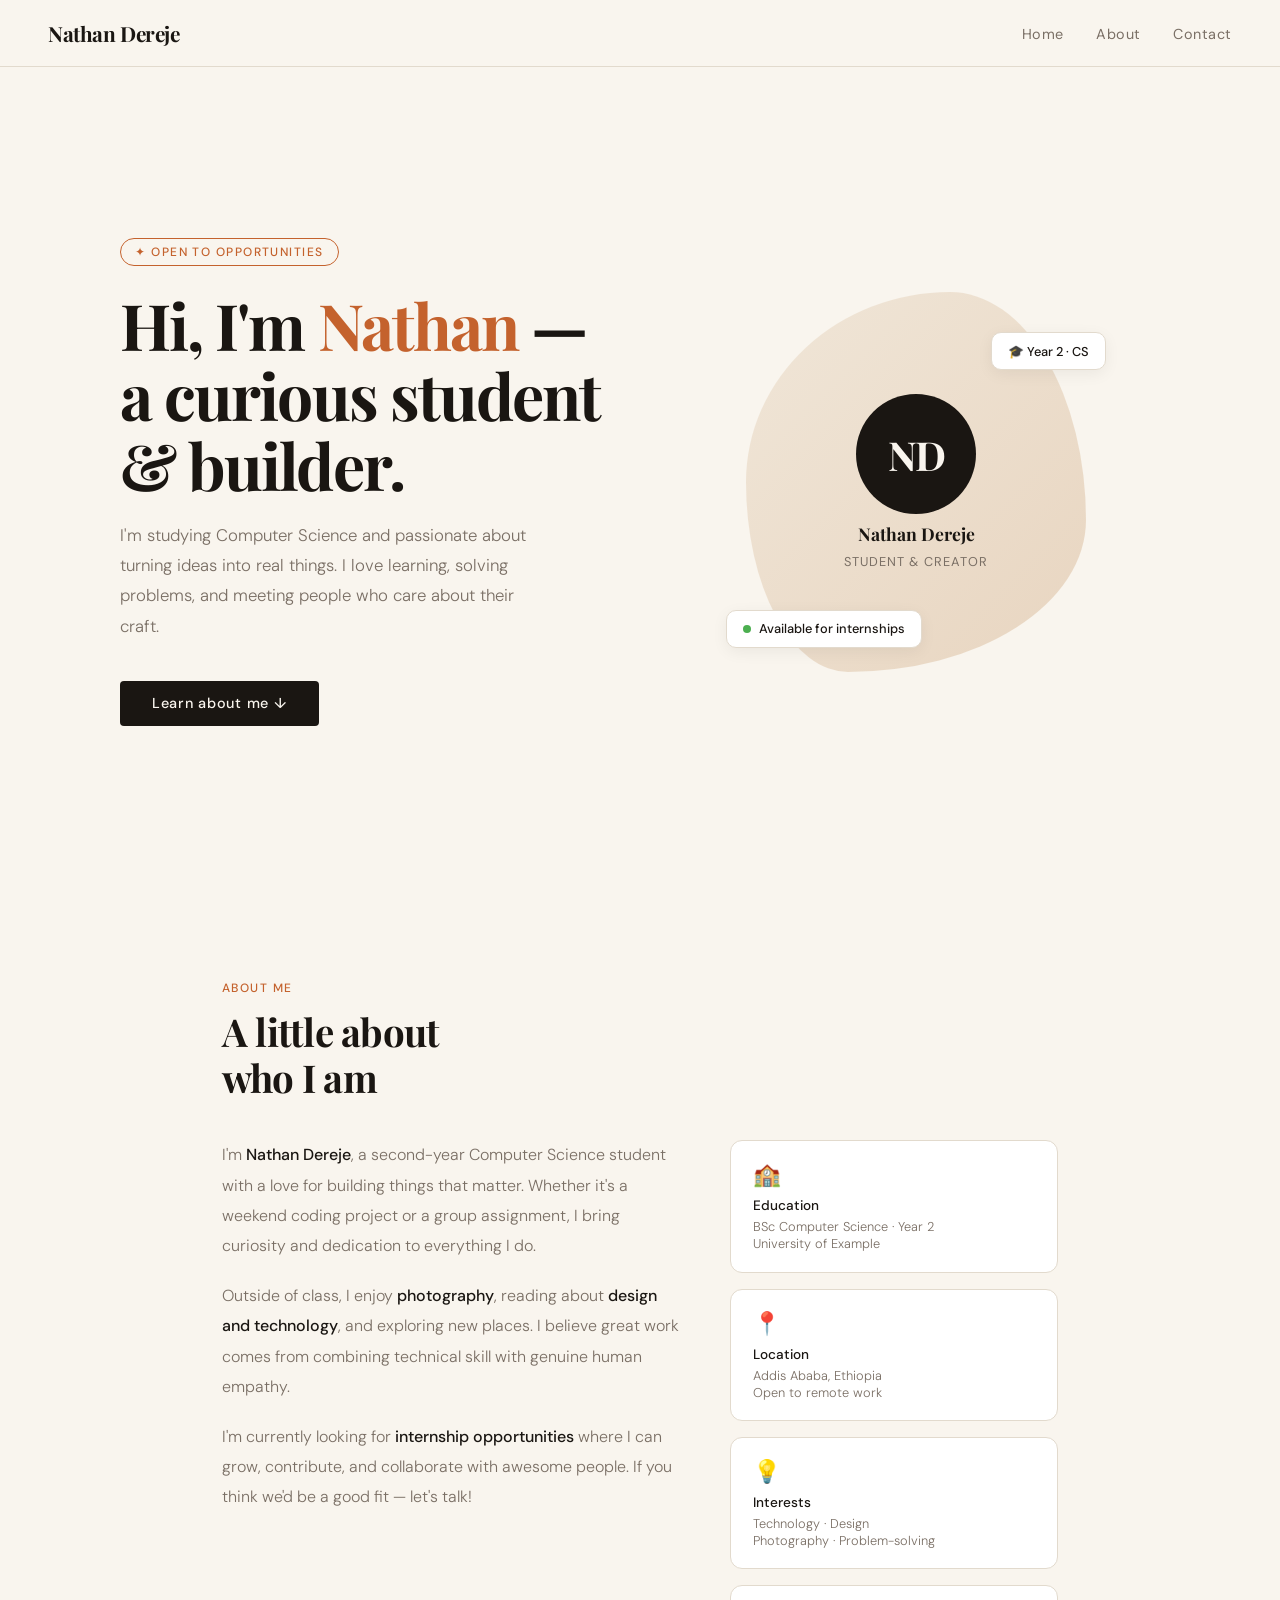
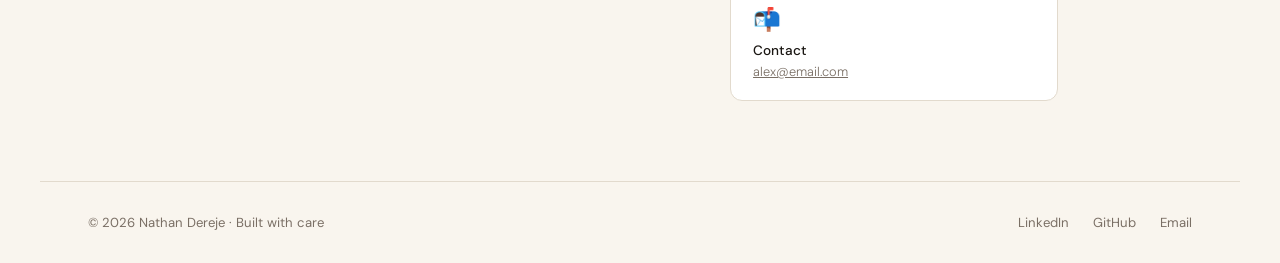
==== index.html @ ac20115c "Add files via upload" ====
<!DOCTYPE html>
<html lang="en">
<head>
  <meta charset="UTF-8" />
  <meta name="viewport" content="width=device-width, initial-scale=1.0"/>
  <title>Nathan Dereje</title>
  <link href="https://fonts.googleapis.com/css2?family=Playfair+Display:wght@400;700&family=DM+Sans:wght@300;400;500&display=swap" rel="stylesheet"/>
  <style>
    *, *::before, *::after { box-sizing: border-box; margin: 0; padding: 0; }

    :root {
      --cream: #F9F5EE;
      --ink: #1A1612;
      --accent: #C4622D;
      --muted: #7A6F65;
      --card-bg: #FFFFFF;
      --border: #E2DACD;
    }

    body {
      font-family: 'DM Sans', sans-serif;
      background-color: var(--cream);
      color: var(--ink);
      min-height: 100vh;
    }

    /* ── NAV ── */
    nav {
      position: fixed;
      top: 0; left: 0; right: 0;
      display: flex;
      justify-content: space-between;
      align-items: center;
      padding: 1.2rem 3rem;
      background: rgba(249, 245, 238, 0.92);
      backdrop-filter: blur(8px);
      border-bottom: 1px solid var(--border);
      z-index: 100;
    }

    .nav-logo {
      font-family: 'Playfair Display', serif;
      font-size: 1.3rem;
      font-weight: 700;
      color: var(--ink);
      text-decoration: none;
      letter-spacing: -0.02em;
    }

    .nav-links { display: flex; gap: 2rem; list-style: none; }
    .nav-links a {
      text-decoration: none;
      color: var(--muted);
      font-size: 0.9rem;
      font-weight: 400;
      letter-spacing: 0.04em;
      transition: color 0.2s;
    }
    .nav-links a:hover { color: var(--accent); }

    /* ── HERO ── */
    .hero {
      min-height: 100vh;
      display: grid;
      grid-template-columns: 1fr 1fr;
      align-items: center;
      gap: 4rem;
      padding: 8rem 5rem 4rem;
      max-width: 1200px;
      margin: 0 auto;
    }

    .hero-text .tag {
      display: inline-block;
      font-size: 0.75rem;
      font-weight: 500;
      letter-spacing: 0.12em;
      text-transform: uppercase;
      color: var(--accent);
      border: 1px solid var(--accent);
      border-radius: 999px;
      padding: 0.3rem 0.9rem;
      margin-bottom: 1.5rem;
    }

    .hero-text h1 {
      font-family: 'Playfair Display', serif;
      font-size: clamp(2.5rem, 5vw, 4rem);
      font-weight: 700;
      line-height: 1.1;
      color: var(--ink);
      margin-bottom: 1.2rem;
      letter-spacing: -0.03em;
    }

    .hero-text h1 span { color: var(--accent); }

    .hero-text p {
      font-size: 1.05rem;
      color: var(--muted);
      line-height: 1.8;
      max-width: 420px;
      margin-bottom: 2.5rem;
      font-weight: 300;
    }

    .hero-cta {
      display: inline-block;
      padding: 0.85rem 2rem;
      background: var(--ink);
      color: var(--cream);
      text-decoration: none;
      font-size: 0.9rem;
      font-weight: 500;
      letter-spacing: 0.05em;
      border-radius: 4px;
      transition: background 0.2s, transform 0.2s;
    }
    .hero-cta:hover { background: var(--accent); transform: translateY(-2px); }

    /* ── AVATAR ── */
    .hero-visual {
      display: flex;
      justify-content: center;
      align-items: center;
    }

    .avatar-wrap {
      position: relative;
      width: 340px;
      height: 380px;
    }

    .avatar-bg {
      position: absolute;
      inset: 0;
      border-radius: 60% 40% 70% 30% / 50% 60% 40% 50%;
      background: linear-gradient(135deg, #f0e6d8 0%, #e8d5c0 100%);
      animation: morph 8s ease-in-out infinite;
    }

    @keyframes morph {
      0%, 100% { border-radius: 60% 40% 70% 30% / 50% 60% 40% 50%; }
      50% { border-radius: 40% 60% 30% 70% / 60% 40% 60% 40%; }
    }

    .avatar-initials {
      position: absolute;
      inset: 0;
      display: flex;
      flex-direction: column;
      align-items: center;
      justify-content: center;
      gap: 0.5rem;
    }

    .initials-circle {
      width: 120px;
      height: 120px;
      border-radius: 50%;
      background: var(--ink);
      display: flex;
      align-items: center;
      justify-content: center;
      font-family: 'Playfair Display', serif;
      font-size: 2.5rem;
      color: var(--cream);
      font-weight: 700;
      letter-spacing: -0.05em;
    }

    .avatar-name {
      font-family: 'Playfair Display', serif;
      font-size: 1.1rem;
      color: var(--ink);
      font-weight: 700;
    }

    .avatar-sub {
      font-size: 0.8rem;
      color: var(--muted);
      letter-spacing: 0.08em;
      text-transform: uppercase;
    }

    /* floating badge */
    .badge {
      position: absolute;
      background: var(--card-bg);
      border: 1px solid var(--border);
      border-radius: 10px;
      padding: 0.6rem 1rem;
      font-size: 0.8rem;
      color: var(--ink);
      display: flex;
      align-items: center;
      gap: 0.5rem;
      box-shadow: 0 4px 16px rgba(0,0,0,0.06);
      font-weight: 500;
    }

    .badge.b1 { bottom: 24px; left: -20px; }
    .badge.b2 { top: 40px; right: -20px; }
    .badge-dot { width: 8px; height: 8px; border-radius: 50%; background: #4CAF50; }

    /* ── ABOUT SECTION ── */
    #about {
      max-width: 900px;
      margin: 0 auto;
      padding: 5rem 2rem;
    }

    .section-label {
      font-size: 0.75rem;
      font-weight: 500;
      letter-spacing: 0.12em;
      text-transform: uppercase;
      color: var(--accent);
      margin-bottom: 0.75rem;
    }

    .section-title {
      font-family: 'Playfair Display', serif;
      font-size: 2.4rem;
      font-weight: 700;
      color: var(--ink);
      margin-bottom: 2.5rem;
      letter-spacing: -0.02em;
      line-height: 1.2;
    }

    .about-grid {
      display: grid;
      grid-template-columns: 1.4fr 1fr;
      gap: 3rem;
      align-items: start;
    }

    .about-text p {
      font-size: 1rem;
      color: var(--muted);
      line-height: 1.9;
      margin-bottom: 1.2rem;
      font-weight: 300;
    }

    .about-text p strong {
      color: var(--ink);
      font-weight: 500;
    }

    .about-cards { display: flex; flex-direction: column; gap: 1rem; }

    .about-card {
      background: var(--card-bg);
      border: 1px solid var(--border);
      border-radius: 12px;
      padding: 1.2rem 1.4rem;
      transition: transform 0.2s, box-shadow 0.2s;
    }

    .about-card:hover {
      transform: translateY(-3px);
      box-shadow: 0 8px 24px rgba(0,0,0,0.07);
    }

    .card-icon {
      font-size: 1.4rem;
      margin-bottom: 0.5rem;
    }

    .card-title {
      font-size: 0.85rem;
      font-weight: 500;
      color: var(--ink);
      margin-bottom: 0.25rem;
    }

    .card-sub {
      font-size: 0.8rem;
      color: var(--muted);
      font-weight: 300;
    }

    /* ── FOOTER ── */
    footer {
      border-top: 1px solid var(--border);
      padding: 2rem 3rem;
      display: flex;
      justify-content: space-between;
      align-items: center;
      max-width: 1200px;
      margin: 0 auto;
    }

    footer p {
      font-size: 0.82rem;
      color: var(--muted);
    }

    .social-links { display: flex; gap: 1.5rem; }
    .social-links a {
      font-size: 0.82rem;
      color: var(--muted);
      text-decoration: none;
      transition: color 0.2s;
    }
    .social-links a:hover { color: var(--accent); }

    /* ── RESPONSIVE ── */
    @media (max-width: 768px) {
      nav { padding: 1rem 1.5rem; }
      .nav-links { gap: 1.2rem; }

      .hero {
        grid-template-columns: 1fr;
        padding: 7rem 1.5rem 3rem;
        gap: 3rem;
        text-align: center;
      }

      .hero-text p { max-width: 100%; }

      .avatar-wrap { width: 260px; height: 290px; }

      .about-grid { grid-template-columns: 1fr; gap: 2rem; }

      footer { flex-direction: column; gap: 1rem; text-align: center; }
    }

    /* ── ANIMATIONS ── */
    @keyframes fadeUp {
      from { opacity: 0; transform: translateY(24px); }
      to   { opacity: 1; transform: translateY(0); }
    }

    .hero-text .tag    { animation: fadeUp 0.6s ease both; animation-delay: 0.1s; }
    .hero-text h1      { animation: fadeUp 0.6s ease both; animation-delay: 0.25s; }
    .hero-text p       { animation: fadeUp 0.6s ease both; animation-delay: 0.4s; }
    .hero-cta          { animation: fadeUp 0.6s ease both; animation-delay: 0.55s; }
    .hero-visual       { animation: fadeUp 0.8s ease both; animation-delay: 0.3s; }
  </style>
</head>
<body>

  <!-- NAV -->
  <nav>
    <a class="nav-logo" href="#">Nathan Dereje</a>
    <ul class="nav-links">
      <li><a href="#">Home</a></li>
      <li><a href="#about">About</a></li>
      <li><a href="mailto:alex@email.com">Contact</a></li>
    </ul>
  </nav>

  <!-- HERO -->
  <section>
    <div class="hero">
      <div class="hero-text">
        <span class="tag">✦ Open to Opportunities</span>
        <h1>Hi, I'm <span>Nathan</span> — a curious student &amp; builder.</h1>
        <p>I'm studying Computer Science and passionate about turning ideas into real things. I love learning, solving problems, and meeting people who care about their craft.</p>
        <a class="hero-cta" href="#about">Learn about me ↓</a>
      </div>

      <div class="hero-visual">
        <div class="avatar-wrap">
          <div class="avatar-bg"></div>
          <div class="avatar-initials">
            <div class="initials-circle">ND</div>
            <span class="avatar-name">Nathan Dereje</span>
            <span class="avatar-sub">Student &amp; Creator</span>
          </div>
          <div class="badge b1"><span class="badge-dot"></span> Available for internships</div>
          <div class="badge b2">🎓 Year 2 · CS</div>
        </div>
      </div>
    </div>
  </section>

  <!-- ABOUT -->
  <section id="about">
    <p class="section-label">About Me</p>
    <h2 class="section-title">A little about<br>who I am</h2>

    <div class="about-grid">
      <div class="about-text">
        <p>I'm <strong>Nathan Dereje</strong>, a second-year Computer Science student with a love for building things that matter. Whether it's a weekend coding project or a group assignment, I bring curiosity and dedication to everything I do.</p>
        <p>Outside of class, I enjoy <strong>photography</strong>, reading about <strong>design and technology</strong>, and exploring new places. I believe great work comes from combining technical skill with genuine human empathy.</p>
        <p>I'm currently looking for <strong>internship opportunities</strong> where I can grow, contribute, and collaborate with awesome people. If you think we'd be a good fit — let's talk!</p>
      </div>

      <div class="about-cards">
        <div class="about-card">
          <div class="card-icon">🏫</div>
          <p class="card-title">Education</p>
          <p class="card-sub">BSc Computer Science · Year 2<br>University of Example</p>
        </div>
        <div class="about-card">
          <div class="card-icon">📍</div>
          <p class="card-title">Location</p>
          <p class="card-sub">Addis Ababa, Ethiopia<br>Open to remote work</p>
        </div>
        <div class="about-card">
          <div class="card-icon">💡</div>
          <p class="card-title">Interests</p>
          <p class="card-sub">Technology · Design<br>Photography · Problem-solving</p>
        </div>
        <div class="about-card">
          <div class="card-icon">📬</div>
          <p class="card-title">Contact</p>
          <p class="card-sub"><a href="mailto:alex@email.com" style="color:inherit;">alex@email.com</a></p>
        </div>
      </div>
    </div>
  </section>

  <!-- FOOTER -->
  <footer>
    <p>© 2026 Nathan Dereje · Built with care</p>
    <div class="social-links">
      <a href="#">LinkedIn</a>
      <a href="#">GitHub</a>
      <a href="#">Email</a>
    </div>
  </footer>

</body>
</html>
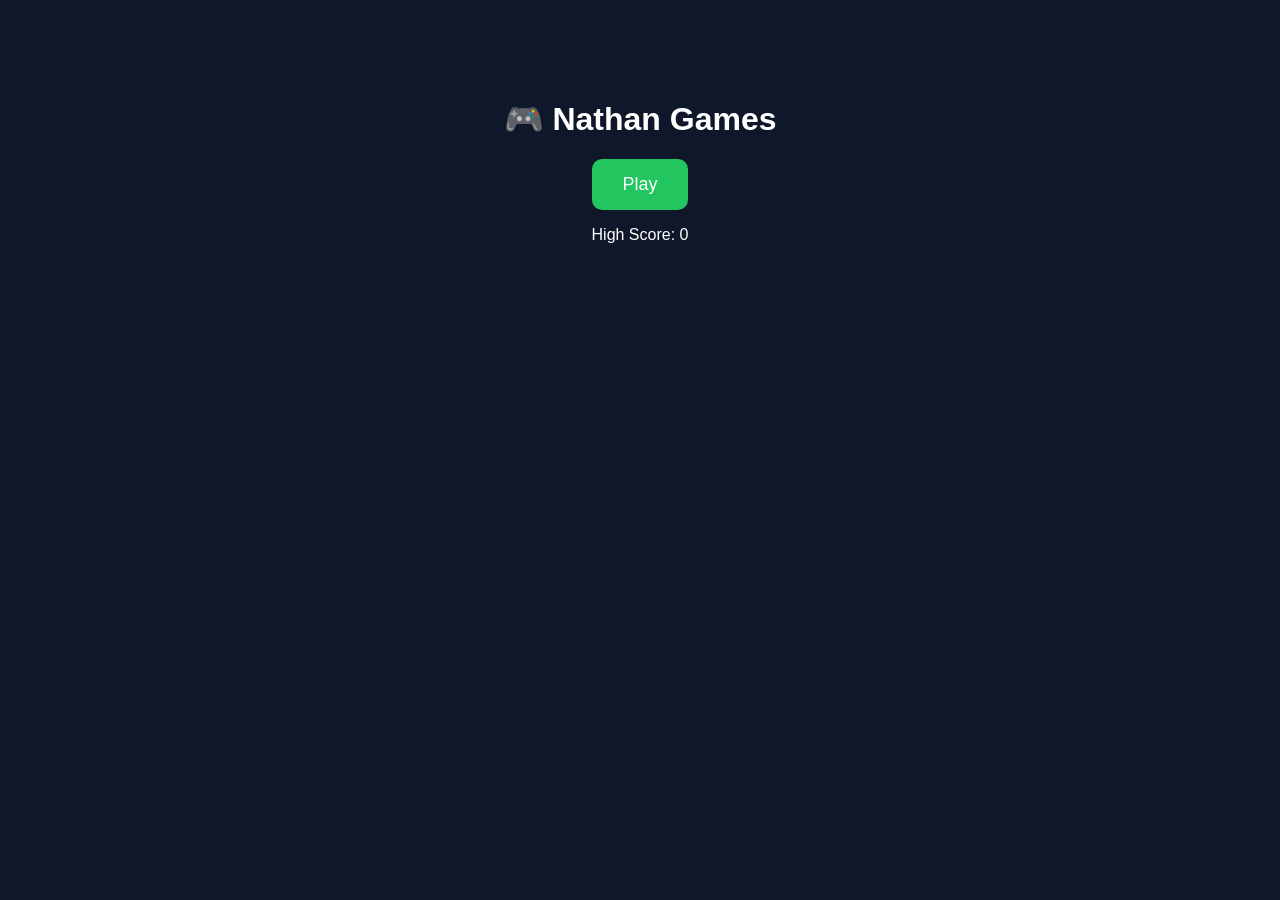
==== commit 7f005560: "Add files via upload" ====
--- a/index.html
+++ b/index.html
@@ -1,429 +1,35 @@
-<!DOCTYPE html>
-<html lang="en">
-<head>
-  <meta charset="UTF-8" />
-  <meta name="viewport" content="width=device-width, initial-scale=1.0"/>
-  <title>Nathan Dereje</title>
-  <link href="https://fonts.googleapis.com/css2?family=Playfair+Display:wght@400;700&family=DM+Sans:wght@300;400;500&display=swap" rel="stylesheet"/>
-  <style>
-    *, *::before, *::after { box-sizing: border-box; margin: 0; padding: 0; }
-
-    :root {
-      --cream: #F9F5EE;
-      --ink: #1A1612;
-      --accent: #C4622D;
-      --muted: #7A6F65;
-      --card-bg: #FFFFFF;
-      --border: #E2DACD;
-    }
-
-    body {
-      font-family: 'DM Sans', sans-serif;
-      background-color: var(--cream);
-      color: var(--ink);
-      min-height: 100vh;
-    }
-
-    /* ── NAV ── */
-    nav {
-      position: fixed;
-      top: 0; left: 0; right: 0;
-      display: flex;
-      justify-content: space-between;
-      align-items: center;
-      padding: 1.2rem 3rem;
-      background: rgba(249, 245, 238, 0.92);
-      backdrop-filter: blur(8px);
-      border-bottom: 1px solid var(--border);
-      z-index: 100;
-    }
-
-    .nav-logo {
-      font-family: 'Playfair Display', serif;
-      font-size: 1.3rem;
-      font-weight: 700;
-      color: var(--ink);
-      text-decoration: none;
-      letter-spacing: -0.02em;
-    }
-
-    .nav-links { display: flex; gap: 2rem; list-style: none; }
-    .nav-links a {
-      text-decoration: none;
-      color: var(--muted);
-      font-size: 0.9rem;
-      font-weight: 400;
-      letter-spacing: 0.04em;
-      transition: color 0.2s;
-    }
-    .nav-links a:hover { color: var(--accent); }
-
-    /* ── HERO ── */
-    .hero {
-      min-height: 100vh;
-      display: grid;
-      grid-template-columns: 1fr 1fr;
-      align-items: center;
-      gap: 4rem;
-      padding: 8rem 5rem 4rem;
-      max-width: 1200px;
-      margin: 0 auto;
-    }
-
-    .hero-text .tag {
-      display: inline-block;
-      font-size: 0.75rem;
-      font-weight: 500;
-      letter-spacing: 0.12em;
-      text-transform: uppercase;
-      color: var(--accent);
-      border: 1px solid var(--accent);
-      border-radius: 999px;
-      padding: 0.3rem 0.9rem;
-      margin-bottom: 1.5rem;
-    }
-
-    .hero-text h1 {
-      font-family: 'Playfair Display', serif;
-      font-size: clamp(2.5rem, 5vw, 4rem);
-      font-weight: 700;
-      line-height: 1.1;
-      color: var(--ink);
-      margin-bottom: 1.2rem;
-      letter-spacing: -0.03em;
-    }
-
-    .hero-text h1 span { color: var(--accent); }
-
-    .hero-text p {
-      font-size: 1.05rem;
-      color: var(--muted);
-      line-height: 1.8;
-      max-width: 420px;
-      margin-bottom: 2.5rem;
-      font-weight: 300;
-    }
-
-    .hero-cta {
-      display: inline-block;
-      padding: 0.85rem 2rem;
-      background: var(--ink);
-      color: var(--cream);
-      text-decoration: none;
-      font-size: 0.9rem;
-      font-weight: 500;
-      letter-spacing: 0.05em;
-      border-radius: 4px;
-      transition: background 0.2s, transform 0.2s;
-    }
-    .hero-cta:hover { background: var(--accent); transform: translateY(-2px); }
-
-    /* ── AVATAR ── */
-    .hero-visual {
-      display: flex;
-      justify-content: center;
-      align-items: center;
-    }
-
-    .avatar-wrap {
-      position: relative;
-      width: 340px;
-      height: 380px;
-    }
-
-    .avatar-bg {
-      position: absolute;
-      inset: 0;
-      border-radius: 60% 40% 70% 30% / 50% 60% 40% 50%;
-      background: linear-gradient(135deg, #f0e6d8 0%, #e8d5c0 100%);
-      animation: morph 8s ease-in-out infinite;
-    }
-
-    @keyframes morph {
-      0%, 100% { border-radius: 60% 40% 70% 30% / 50% 60% 40% 50%; }
-      50% { border-radius: 40% 60% 30% 70% / 60% 40% 60% 40%; }
-    }
-
-    .avatar-initials {
-      position: absolute;
-      inset: 0;
-      display: flex;
-      flex-direction: column;
-      align-items: center;
-      justify-content: center;
-      gap: 0.5rem;
-    }
-
-    .initials-circle {
-      width: 120px;
-      height: 120px;
-      border-radius: 50%;
-      background: var(--ink);
-      display: flex;
-      align-items: center;
-      justify-content: center;
-      font-family: 'Playfair Display', serif;
-      font-size: 2.5rem;
-      color: var(--cream);
-      font-weight: 700;
-      letter-spacing: -0.05em;
-    }
-
-    .avatar-name {
-      font-family: 'Playfair Display', serif;
-      font-size: 1.1rem;
-      color: var(--ink);
-      font-weight: 700;
-    }
-
-    .avatar-sub {
-      font-size: 0.8rem;
-      color: var(--muted);
-      letter-spacing: 0.08em;
-      text-transform: uppercase;
-    }
-
-    /* floating badge */
-    .badge {
-      position: absolute;
-      background: var(--card-bg);
-      border: 1px solid var(--border);
-      border-radius: 10px;
-      padding: 0.6rem 1rem;
-      font-size: 0.8rem;
-      color: var(--ink);
-      display: flex;
-      align-items: center;
-      gap: 0.5rem;
-      box-shadow: 0 4px 16px rgba(0,0,0,0.06);
-      font-weight: 500;
-    }
-
-    .badge.b1 { bottom: 24px; left: -20px; }
-    .badge.b2 { top: 40px; right: -20px; }
-    .badge-dot { width: 8px; height: 8px; border-radius: 50%; background: #4CAF50; }
-
-    /* ── ABOUT SECTION ── */
-    #about {
-      max-width: 900px;
-      margin: 0 auto;
-      padding: 5rem 2rem;
-    }
-
-    .section-label {
-      font-size: 0.75rem;
-      font-weight: 500;
-      letter-spacing: 0.12em;
-      text-transform: uppercase;
-      color: var(--accent);
-      margin-bottom: 0.75rem;
-    }
-
-    .section-title {
-      font-family: 'Playfair Display', serif;
-      font-size: 2.4rem;
-      font-weight: 700;
-      color: var(--ink);
-      margin-bottom: 2.5rem;
-      letter-spacing: -0.02em;
-      line-height: 1.2;
-    }
-
-    .about-grid {
-      display: grid;
-      grid-template-columns: 1.4fr 1fr;
-      gap: 3rem;
-      align-items: start;
-    }
-
-    .about-text p {
-      font-size: 1rem;
-      color: var(--muted);
-      line-height: 1.9;
-      margin-bottom: 1.2rem;
-      font-weight: 300;
-    }
-
-    .about-text p strong {
-      color: var(--ink);
-      font-weight: 500;
-    }
-
-    .about-cards { display: flex; flex-direction: column; gap: 1rem; }
-
-    .about-card {
-      background: var(--card-bg);
-      border: 1px solid var(--border);
-      border-radius: 12px;
-      padding: 1.2rem 1.4rem;
-      transition: transform 0.2s, box-shadow 0.2s;
-    }
-
-    .about-card:hover {
-      transform: translateY(-3px);
-      box-shadow: 0 8px 24px rgba(0,0,0,0.07);
-    }
-
-    .card-icon {
-      font-size: 1.4rem;
-      margin-bottom: 0.5rem;
-    }
-
-    .card-title {
-      font-size: 0.85rem;
-      font-weight: 500;
-      color: var(--ink);
-      margin-bottom: 0.25rem;
-    }
-
-    .card-sub {
-      font-size: 0.8rem;
-      color: var(--muted);
-      font-weight: 300;
-    }
-
-    /* ── FOOTER ── */
-    footer {
-      border-top: 1px solid var(--border);
-      padding: 2rem 3rem;
-      display: flex;
-      justify-content: space-between;
-      align-items: center;
-      max-width: 1200px;
-      margin: 0 auto;
-    }
-
-    footer p {
-      font-size: 0.82rem;
-      color: var(--muted);
-    }
-
-    .social-links { display: flex; gap: 1.5rem; }
-    .social-links a {
-      font-size: 0.82rem;
-      color: var(--muted);
-      text-decoration: none;
-      transition: color 0.2s;
-    }
-    .social-links a:hover { color: var(--accent); }
-
-    /* ── RESPONSIVE ── */
-    @media (max-width: 768px) {
-      nav { padding: 1rem 1.5rem; }
-      .nav-links { gap: 1.2rem; }
-
-      .hero {
-        grid-template-columns: 1fr;
-        padding: 7rem 1.5rem 3rem;
-        gap: 3rem;
-        text-align: center;
-      }
-
-      .hero-text p { max-width: 100%; }
-
-      .avatar-wrap { width: 260px; height: 290px; }
-
-      .about-grid { grid-template-columns: 1fr; gap: 2rem; }
-
-      footer { flex-direction: column; gap: 1rem; text-align: center; }
-    }
-
-    /* ── ANIMATIONS ── */
-    @keyframes fadeUp {
-      from { opacity: 0; transform: translateY(24px); }
-      to   { opacity: 1; transform: translateY(0); }
-    }
-
-    .hero-text .tag    { animation: fadeUp 0.6s ease both; animation-delay: 0.1s; }
-    .hero-text h1      { animation: fadeUp 0.6s ease both; animation-delay: 0.25s; }
-    .hero-text p       { animation: fadeUp 0.6s ease both; animation-delay: 0.4s; }
-    .hero-cta          { animation: fadeUp 0.6s ease both; animation-delay: 0.55s; }
-    .hero-visual       { animation: fadeUp 0.8s ease both; animation-delay: 0.3s; }
-  </style>
-</head>
-<body>
-
-  <!-- NAV -->
-  <nav>
-    <a class="nav-logo" href="#">Nathan Dereje</a>
-    <ul class="nav-links">
-      <li><a href="#">Home</a></li>
-      <li><a href="#about">About</a></li>
-      <li><a href="mailto:alex@email.com">Contact</a></li>
-    </ul>
-  </nav>
-
-  <!-- HERO -->
-  <section>
-    <div class="hero">
-      <div class="hero-text">
-        <span class="tag">✦ Open to Opportunities</span>
-        <h1>Hi, I'm <span>Nathan</span> — a curious student &amp; builder.</h1>
-        <p>I'm studying Computer Science and passionate about turning ideas into real things. I love learning, solving problems, and meeting people who care about their craft.</p>
-        <a class="hero-cta" href="#about">Learn about me ↓</a>
-      </div>
-
-      <div class="hero-visual">
-        <div class="avatar-wrap">
-          <div class="avatar-bg"></div>
-          <div class="avatar-initials">
-            <div class="initials-circle">ND</div>
-            <span class="avatar-name">Nathan Dereje</span>
-            <span class="avatar-sub">Student &amp; Creator</span>
-          </div>
-          <div class="badge b1"><span class="badge-dot"></span> Available for internships</div>
-          <div class="badge b2">🎓 Year 2 · CS</div>
-        </div>
-      </div>
-    </div>
-  </section>
-
-  <!-- ABOUT -->
-  <section id="about">
-    <p class="section-label">About Me</p>
-    <h2 class="section-title">A little about<br>who I am</h2>
-
-    <div class="about-grid">
-      <div class="about-text">
-        <p>I'm <strong>Nathan Dereje</strong>, a second-year Computer Science student with a love for building things that matter. Whether it's a weekend coding project or a group assignment, I bring curiosity and dedication to everything I do.</p>
-        <p>Outside of class, I enjoy <strong>photography</strong>, reading about <strong>design and technology</strong>, and exploring new places. I believe great work comes from combining technical skill with genuine human empathy.</p>
-        <p>I'm currently looking for <strong>internship opportunities</strong> where I can grow, contribute, and collaborate with awesome people. If you think we'd be a good fit — let's talk!</p>
-      </div>
-
-      <div class="about-cards">
-        <div class="about-card">
-          <div class="card-icon">🏫</div>
-          <p class="card-title">Education</p>
-          <p class="card-sub">BSc Computer Science · Year 2<br>University of Example</p>
-        </div>
-        <div class="about-card">
-          <div class="card-icon">📍</div>
-          <p class="card-title">Location</p>
-          <p class="card-sub">Addis Ababa, Ethiopia<br>Open to remote work</p>
-        </div>
-        <div class="about-card">
-          <div class="card-icon">💡</div>
-          <p class="card-title">Interests</p>
-          <p class="card-sub">Technology · Design<br>Photography · Problem-solving</p>
-        </div>
-        <div class="about-card">
-          <div class="card-icon">📬</div>
-          <p class="card-title">Contact</p>
-          <p class="card-sub"><a href="mailto:alex@email.com" style="color:inherit;">alex@email.com</a></p>
-        </div>
-      </div>
-    </div>
-  </section>
-
-  <!-- FOOTER -->
-  <footer>
-    <p>© 2026 Nathan Dereje · Built with care</p>
-    <div class="social-links">
-      <a href="#">LinkedIn</a>
-      <a href="#">GitHub</a>
-      <a href="#">Email</a>
-    </div>
-  </footer>
-
-</body>
-</html>
+<!DOCTYPE html>
+<html lang="en">
+<head>
+  <meta charset="UTF-8">
+  <title>Nathan Games</title>
+
+  <link rel="stylesheet" href="style.css">
+  <link rel="manifest" href="manifest.json">
+  <meta name="theme-color" content="#0f172a">
+</head>
+
+<body>
+
+  <div id="menu">
+    <h1>🎮 Nathan Games</h1>
+    <button onclick="startGame()">Play</button>
+    <p>High Score: <span id="highScore">0</span></p>
+  </div>
+
+  <div id="game" style="display:none;">
+    <p id="score">Score: 0 | Combo: 0 | Level: 1</p>
+  </div>
+
+ <div id="game" style="display:none;">
+
+    <p id="score">Score: 0 | Combo: 0 | Level: 1</p>
+
+    <button id="clickButton" onclick="scorePoint()">CLICK ME!</button>
+
+</div>
+
+  <script src="script.js"></script>
+
+</body>
+</html>
--- a/style.css
+++ b/style.css
@@ -0,0 +1,51 @@
+body {
+  font-family: Arial;
+  margin: 0;
+  background: #0f172a;
+  color: white;
+  text-align: center;
+}
+
+#menu, #gameOver {
+  margin-top: 100px;
+}
+
+button {
+  padding: 15px 30px;
+  font-size: 18px;
+  border: none;
+  border-radius: 10px;
+  background: #22c55e;
+  color: white;
+  cursor: pointer;
+}
+
+button:hover {
+  transform: scale(1.05);
+}
+
+#score {
+  font-size: 20px;
+  margin-top: 20px;
+}
+
+.target {
+  position: fixed;
+  padding: 20px 30px;
+  border-radius: 12px;
+  background: red;
+  color: white;
+  border: none;
+  cursor: pointer;
+  z-index: 999;
+}
+
+@keyframes pop {
+  0% { transform: scale(1); }
+  50% { transform: scale(1.3); }
+  100% { transform: scale(1); }
+}
+
+.pop {
+  animation: pop 0.2s ease;
+}
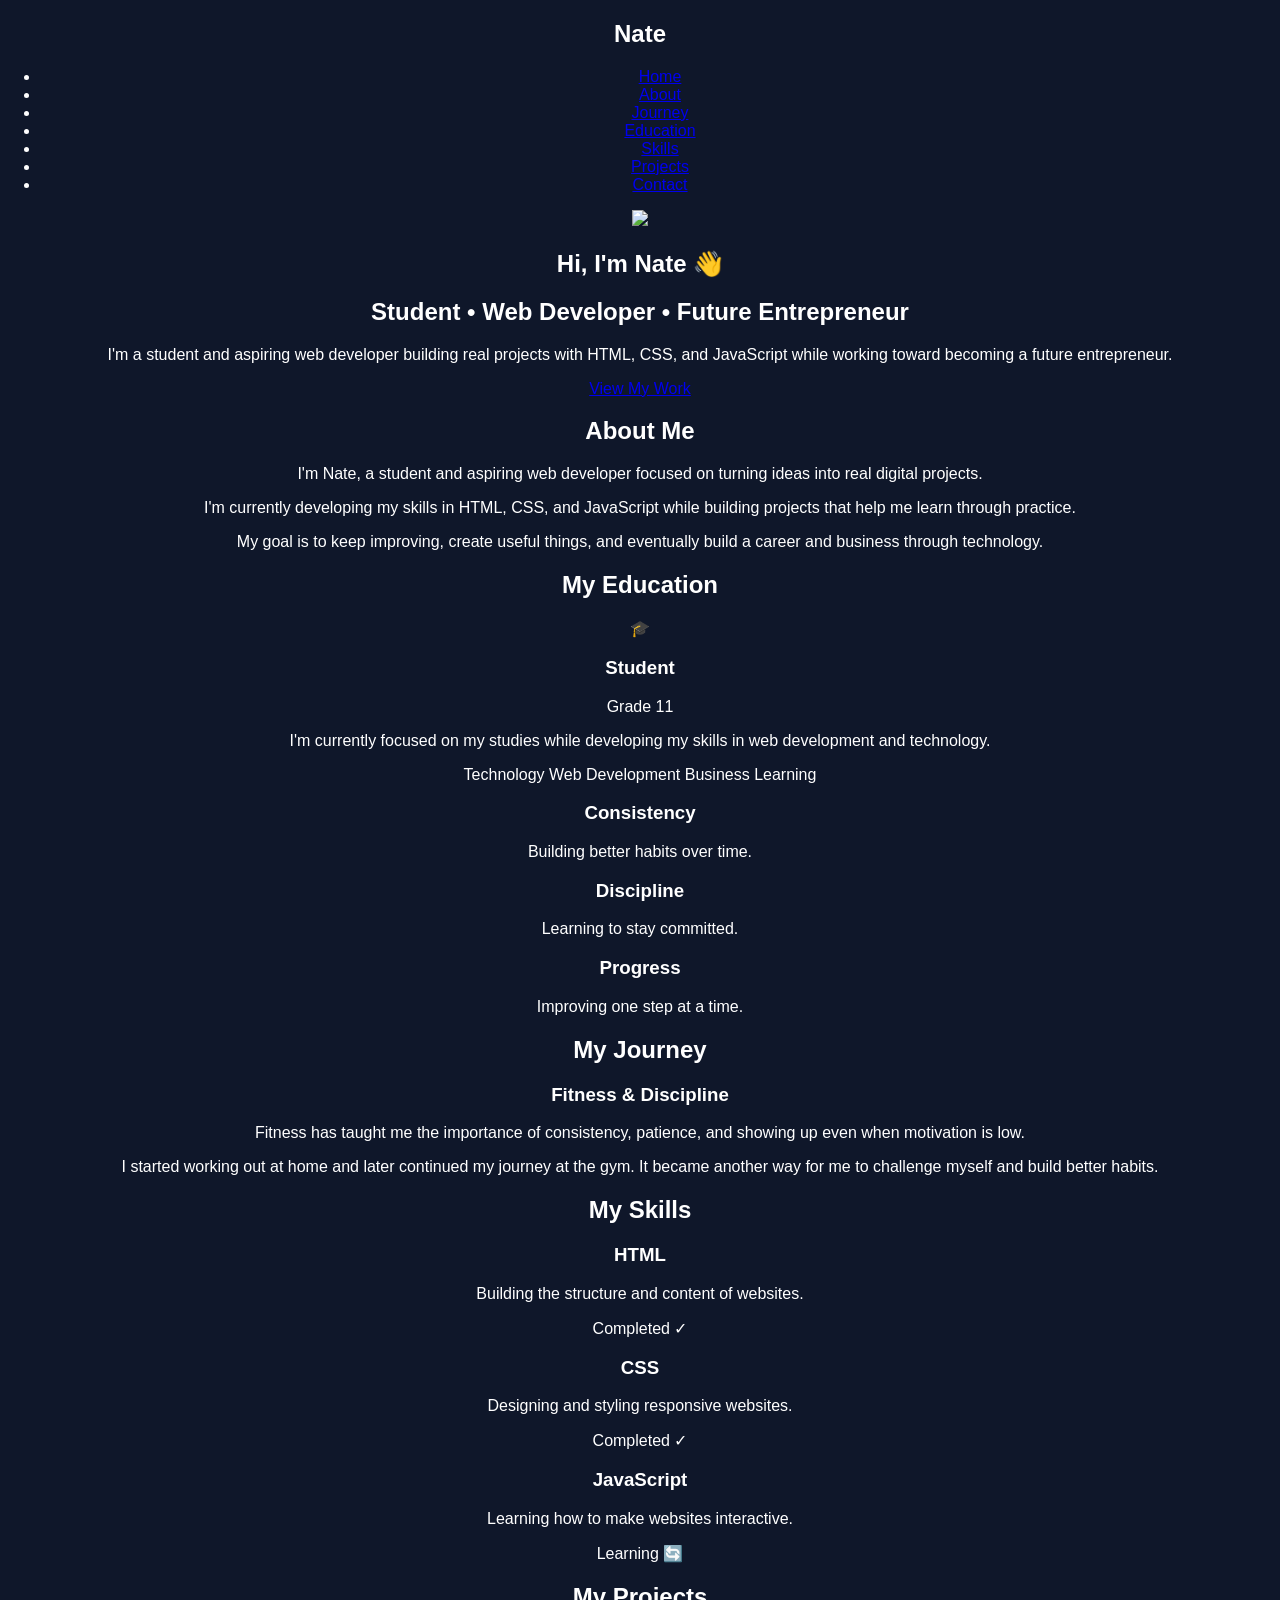
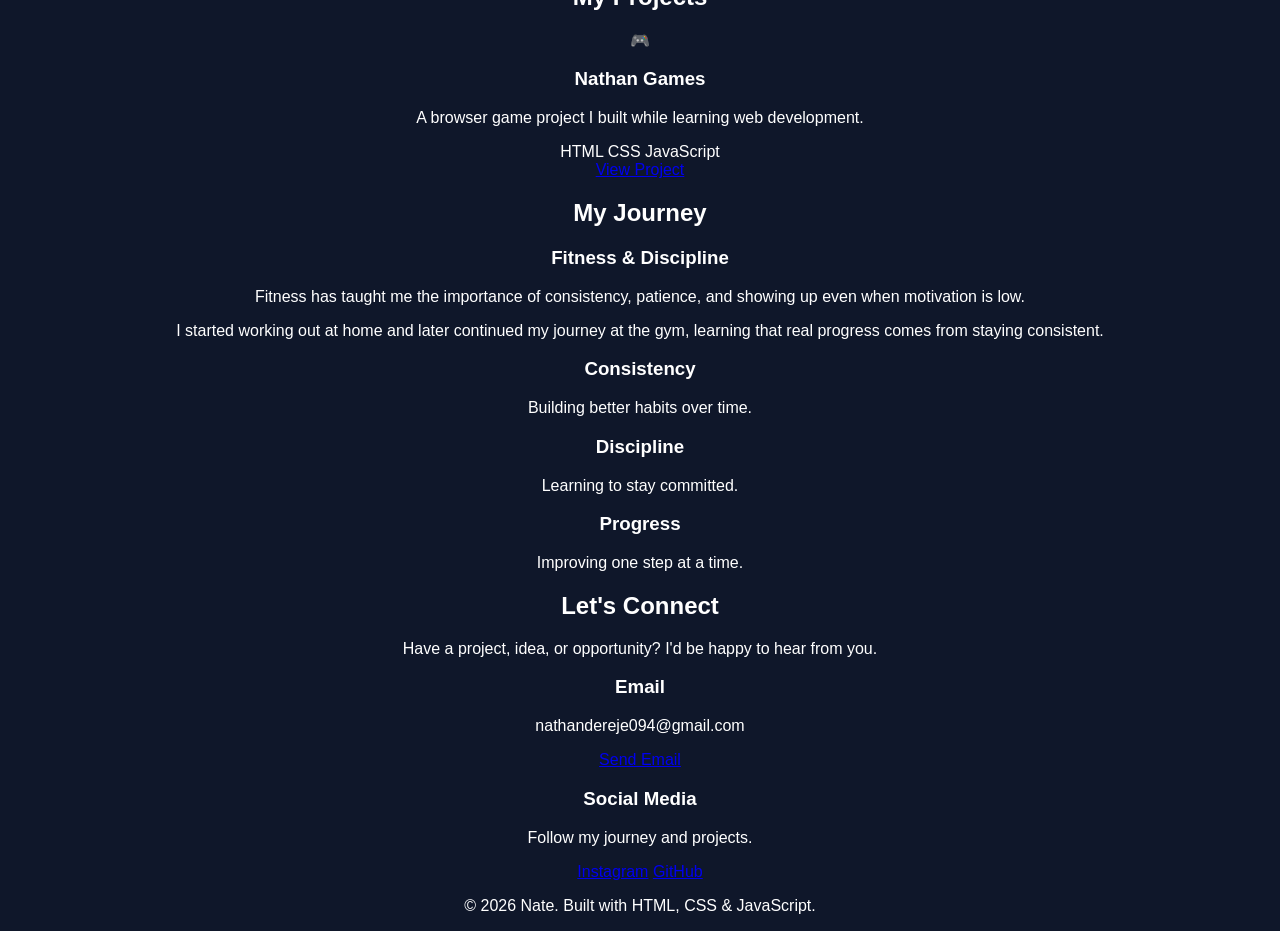
==== commit 4ed8e438: "Update index.html" ====
--- a/index.html
+++ b/index.html
@@ -1,35 +1,303 @@
 <!DOCTYPE html>
 <html lang="en">
 <head>
-  <meta charset="UTF-8">
-  <title>Nathan Games</title>
-
-  <link rel="stylesheet" href="style.css">
-  <link rel="manifest" href="manifest.json">
-  <meta name="theme-color" content="#0f172a">
+    <meta charset="UTF-8">
+    <meta name="viewport" content="width=device-width, initial-scale=1.0">
+
+    <title>Nate | Student & Web Developer</title>
+
+    <link rel="stylesheet" href="style.css">
 </head>
 
 <body>
 
-  <div id="menu">
-    <h1>🎮 Nathan Games</h1>
-    <button onclick="startGame()">Play</button>
-    <p>High Score: <span id="highScore">0</span></p>
-  </div>
-
-  <div id="game" style="display:none;">
-    <p id="score">Score: 0 | Combo: 0 | Level: 1</p>
-  </div>
-
- <div id="game" style="display:none;">
-
-    <p id="score">Score: 0 | Combo: 0 | Level: 1</p>
-
-    <button id="clickButton" onclick="scorePoint()">CLICK ME!</button>
-
-</div>
-
-  <script src="script.js"></script>
+    <header>
+        <nav>
+            <h2>Nate</h2>
+
+           <ul>
+    <li><a href="#home">Home</a></li>
+    <li><a href="#about">About</a></li>
+    <li><a href="#journey">Journey</a></li>
+    <li><a href="#education">Education</a></li>
+    <li><a href="#skills">Skills</a></li>
+    <li><a href="#projects">Projects</a></li>
+    <li><a href="#contact">Contact</a></li>
+</ul>
+        </nav>
+    </header>
+
+    <main>
+
+        <section id="home">
+            <img src="./photo.jpg/nate.jpg">
+            <h1>Hi, I'm Nate 👋</h1>
+            <h2>Student • Web Developer • Future Entrepreneur</h2>
+
+           <p>
+    I'm a student and aspiring web developer building real projects with HTML,
+    CSS, and JavaScript while working toward becoming a future entrepreneur.
+</p>
+            <a href="#projects" class="hero-button">View My Work</a>
+            
+        </section>
+
+        <section id="about">
+
+    <h2>About Me</h2>
+
+ <p>
+    I'm Nate, a student and aspiring web developer focused on turning ideas
+    into real digital projects.
+</p>
+
+<p>
+    I'm currently developing my skills in HTML, CSS, and JavaScript while
+    building projects that help me learn through practice.
+</p>
+
+<p>
+    My goal is to keep improving, create useful things, and eventually build
+    a career and business through technology.
+</p>
+</section>
+<section id="education">
+
+    <h2>My Education</h2>
+
+    <div class="education-card">
+
+        <div class="education-icon">
+            🎓
+        </div>
+
+        <div class="education-info">
+
+            <h3>Student</h3>
+
+            <p class="education-level">
+                Grade 11
+            </p>
+
+            <p>
+                I'm currently focused on my studies while developing
+                my skills in web development and technology.
+            </p>
+
+            <div class="education-interests">
+                <span>Technology</span>
+                <span>Web Development</span>
+                <span>Business</span>
+                <span>Learning</span>
+            </div>
+
+        </div>
+
+    </div>
+
+</section>
+
+
+
+        </div>
+
+        <div class="journey-stats">
+
+            <div class="journey-card">
+                <h3>Consistency</h3>
+                <p>Building better habits over time.</p>
+            </div>
+
+            <div class="journey-card">
+                <h3>Discipline</h3>
+                <p>Learning to stay committed.</p>
+            </div>
+
+            <div class="journey-card">
+                <h3>Progress</h3>
+                <p>Improving one step at a time.</p>
+            </div>
+
+        </div>
+
+    </div>
+
+</section>
+<section id="journey">
+
+    <h2>My Journey</h2>
+
+    <div class="journey-content">
+
+        <div class="journey-text">
+
+            <h3>Fitness & Discipline</h3>
+
+            <p>
+                Fitness has taught me the importance of consistency,
+                patience, and showing up even when motivation is low.
+            </p>
+
+            <p>
+                I started working out at home and later continued
+                my journey at the gym. It became another way for me
+                to challenge myself and build better habits.
+            </p>
+
+        </div>
+
+        <div class=>
+   <section id="skills">
+
+    <h2>My Skills</h2>
+
+    <div class="skills-container">
+
+        <div class="skill-card">
+            <h3>HTML</h3>
+            <p>Building the structure and content of websites.</p>
+            <span>Completed ✓</span>
+        </div>
+
+        <div class="skill-card">
+            <h3>CSS</h3>
+            <p>Designing and styling responsive websites.</p>
+            <span>Completed ✓</span>
+        </div>
+
+        <div class="skill-card">
+            <h3>JavaScript</h3>
+            <p>Learning how to make websites interactive.</p>
+            <span>Learning 🔄</span>
+        </div>
+
+    </div>
+
+</section>
+
+<section id="projects">
+
+    <h2>My Projects</h2>
+
+    <div class="projects-container">
+
+        <div class="project-card">
+
+            <div class="project-image">
+                🎮
+            </div>
+
+            <div class="project-content">
+
+                <h3>Nathan Games</h3>
+
+                <p>
+                    A browser game project I built while learning
+                    web development.
+                </p>
+
+                <div class="project-tech">
+                    <span>HTML</span>
+                    <span>CSS</span>
+                    <span>JavaScript</span>
+                </div>
+
+                <a href="https://nathandereje094.github.io/nathan-games/" class="project-button" target="_blank">
+                    View Project
+                </a>
+
+            </div>
+
+        </div>
+
+    </div>
+
+</section><section id="journey">
+
+    <h2>My Journey</h2>
+
+    <div class="journey-content">
+
+        <div class="journey-text">
+
+            <h3>Fitness & Discipline</h3>
+
+            <p>
+                Fitness has taught me the importance of consistency,
+                patience, and showing up even when motivation is low.
+            </p>
+
+            <p>
+                I started working out at home and later continued
+                my journey at the gym, learning that real progress
+                comes from staying consistent.
+            </p>
+
+        </div>
+
+        <div class="journey-stats">
+
+            <div class="journey-card">
+                <h3>Consistency</h3>
+                <p>Building better habits over time.</p>
+            </div>
+
+            <div class="journey-card">
+                <h3>Discipline</h3>
+                <p>Learning to stay committed.</p>
+            </div>
+
+            <div class="journey-card">
+                <h3>Progress</h3>
+                <p>Improving one step at a time.</p>
+            </div>
+
+        </div>
+
+    </div>
+
+</section>
+</section>  <!-- Journey ends here -->
+<section id="contact">
+
+    <h2>Let's Connect</h2>
+
+    <p class="contact-intro">
+        Have a project, idea, or opportunity?
+        I'd be happy to hear from you.
+    </p>
+
+    <div class="contact-container">
+
+        <div class="contact-card">
+            <h3>Email</h3>
+            <p>nathandereje094@gmail.com</p>
+           <a href="https://mail.google.com/mail/?view=cm&fs=1&to=nathandereje094@gmail.com" target="_blank">
+    Send Email
+</a>
+        </div>
+
+        <div class="contact-card">
+            <h3>Social Media</h3>
+            <p>Follow my journey and projects.</p>
+
+            <div class="social-links">
+                <a href="https://www.instagram.com/_the_real_nathan" target="_blank">Instagram</a>
+                <a href="https://github.com/nathandereje094" target="_blank">GitHub</a>
+            </div>
+        </div>
+
+    </div>
+
+</section>
+
+    </main>
+    <footer>
+        <p>© 2026 Nate. Built with HTML, CSS & JavaScript.</p>
+    </footer>
+
+
+    <script src="script.js"></script>
 
 </body>
-</html>+</html>
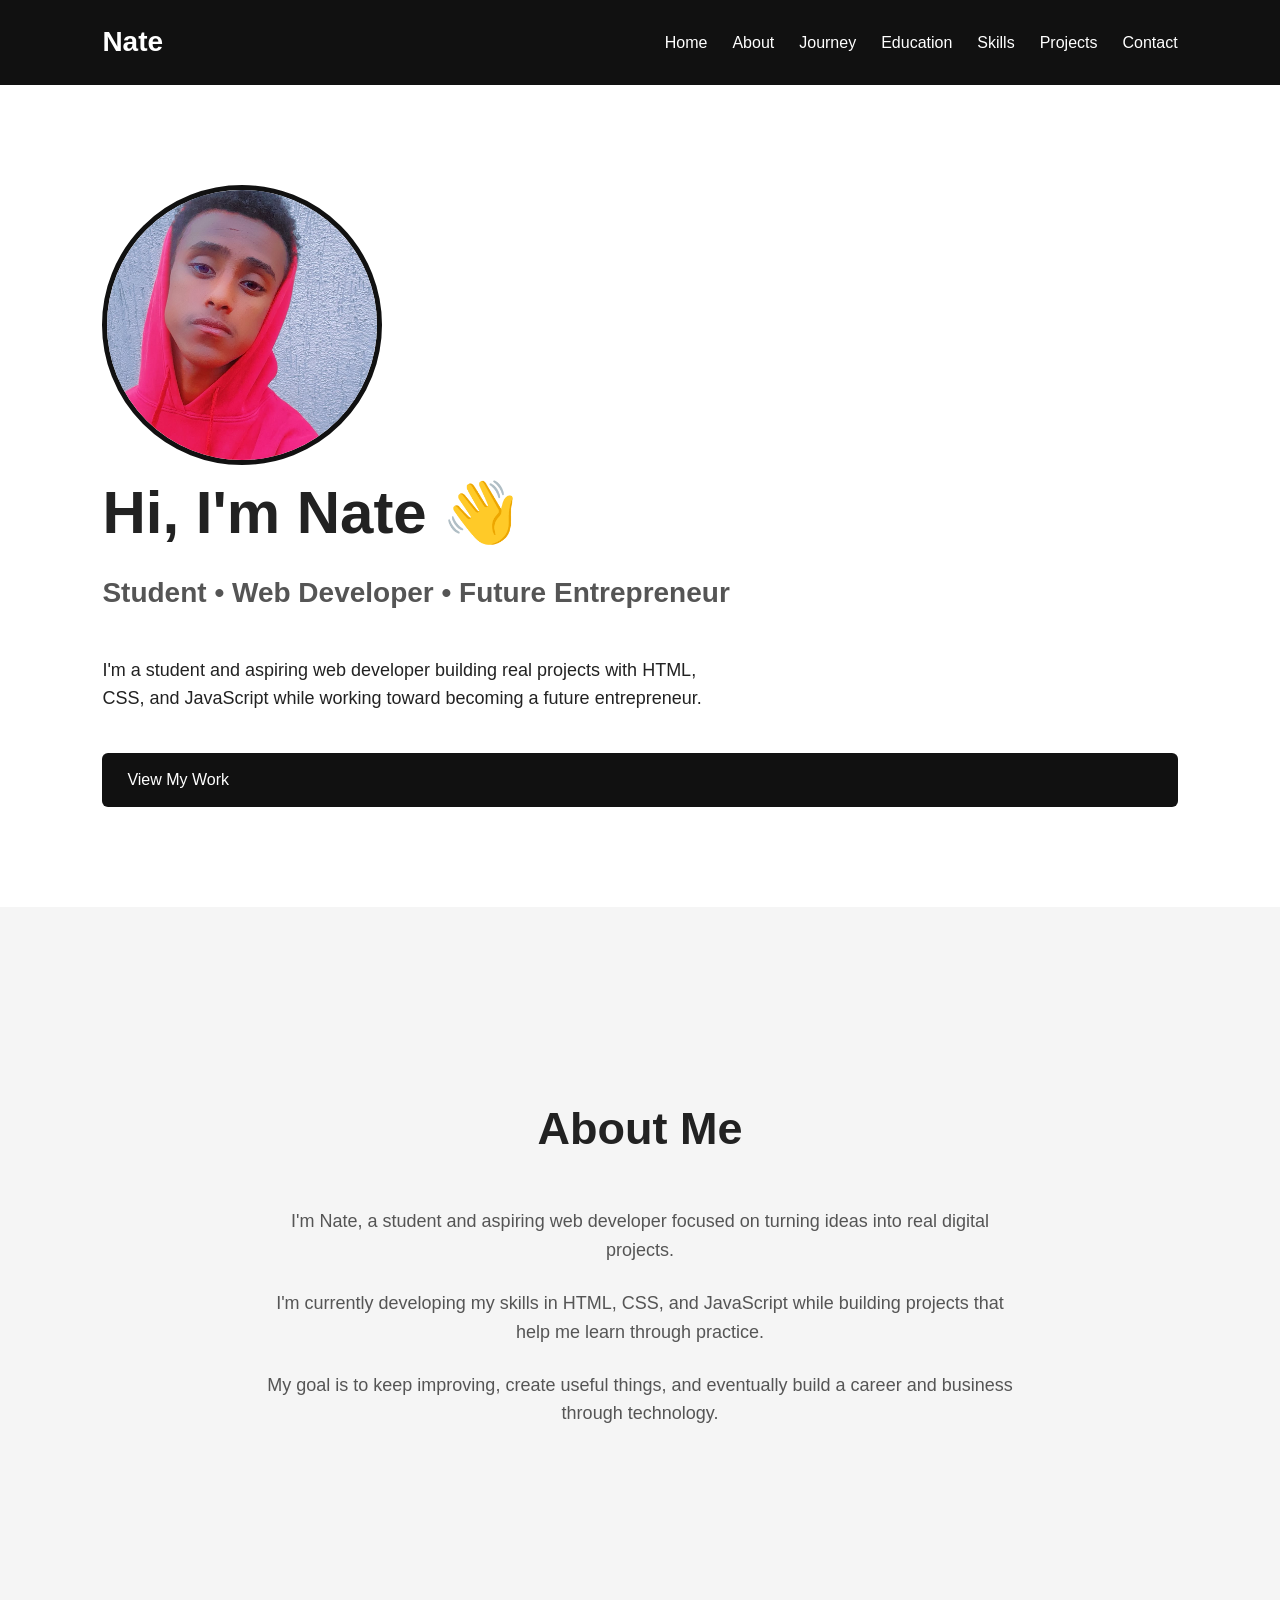
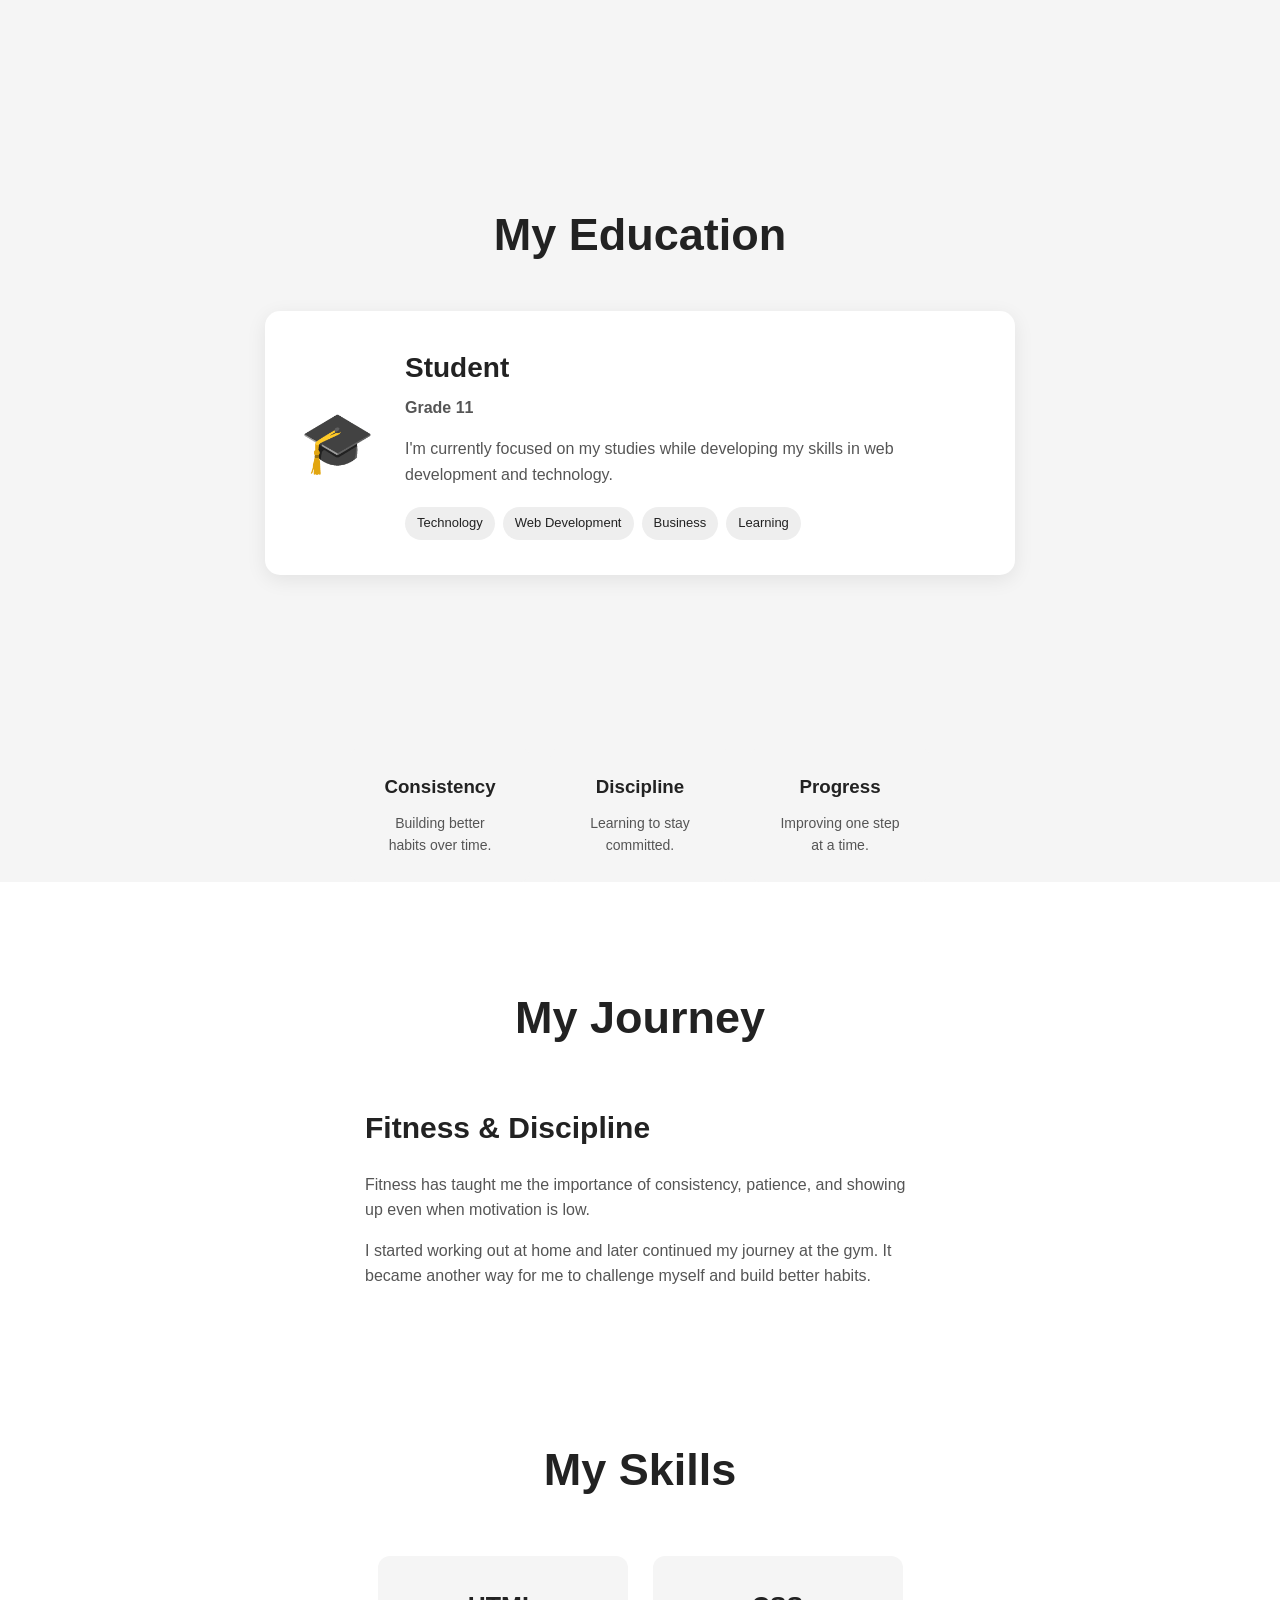
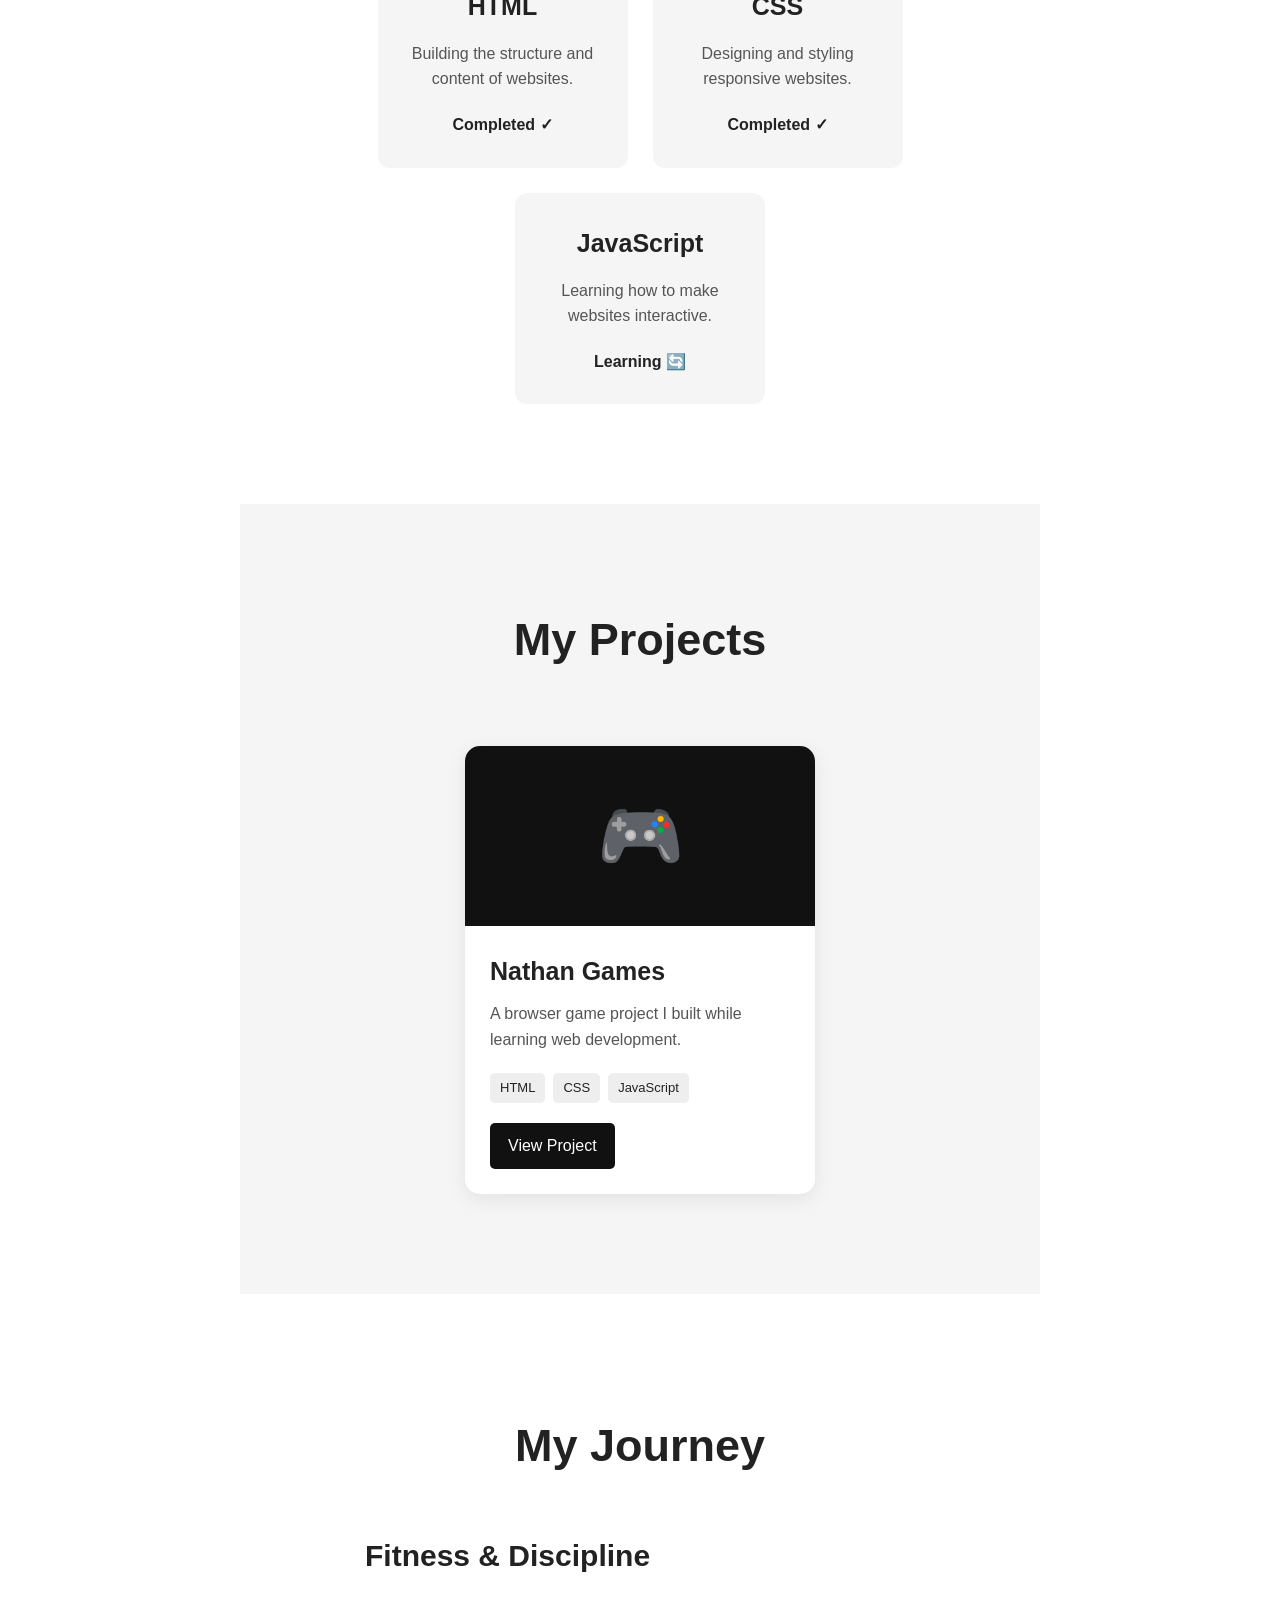
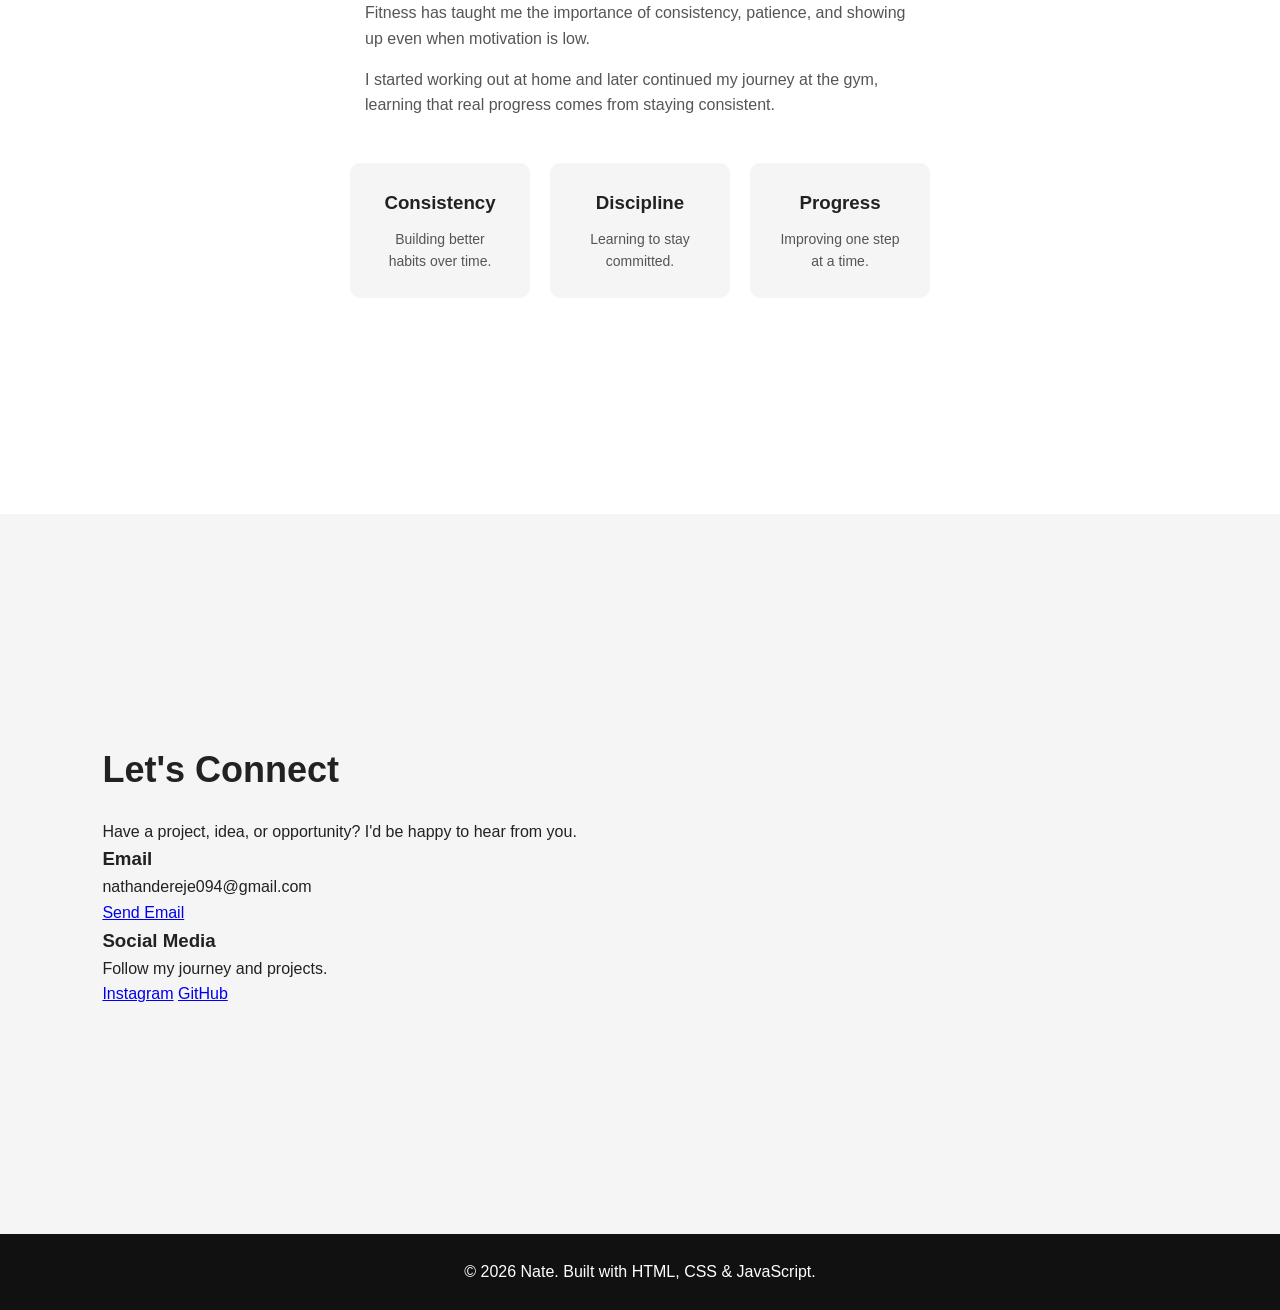
==== commit 9b1f54b6: "Update index.html" ====
--- a/index.html
+++ b/index.html
@@ -30,7 +30,7 @@
     <main>
 
         <section id="home">
-            <img src="./photo.jpg/nate.jpg">
+            <img src="nate.jpg">
             <h1>Hi, I'm Nate 👋</h1>
             <h2>Student • Web Developer • Future Entrepreneur</h2>
 
--- a/style.css
+++ b/style.css
@@ -1,51 +1,588 @@
+* {
+    margin: 0;
+    padding: 0;
+    box-sizing: border-box;
+}
+
+html {
+    scroll-behavior: smooth;
+}
+
 body {
-  font-family: Arial;
-  margin: 0;
-  background: #0f172a;
-  color: white;
-  text-align: center;
-}
-
-#menu, #gameOver {
-  margin-top: 100px;
+    font-family: Arial, sans-serif;
+    background: #f5f5f5;
+    color: #222;
+    line-height: 1.6;
+}
+
+/* Navigation */
+
+header {
+    background: #111;
+    color: white;
+    padding: 20px 8%;
+    position: sticky;
+    top: 0;
+}
+
+nav {
+    display: flex;
+    justify-content: space-between;
+    align-items: center;
+}
+
+nav h2 {
+    font-size: 28px;
+}
+
+nav ul {
+    display: flex;
+    list-style: none;
+    gap: 25px;
+}
+
+nav a {
+    color: white;
+    text-decoration: none;
+}
+
+nav a:hover {
+    color: #00aaff;
+}
+
+/* Sections */
+
+section {
+    min-height: 80vh;
+    padding: 100px 8%;
+    display: flex;
+    flex-direction: column;
+    justify-content: center;
+}
+
+section h2 {
+    font-size: 36px;
+    margin-bottom: 20px;
+}
+
+/* Home */
+
+#home {
+    min-height: 90vh;
+    background: white;
+    #home {
+    min-height: 90vh;
+    background: white;
+    display: flex;
+    justify-content: space-between;
+    align-items: center;
+    gap: 50px;
+    padding: 80px 8%;
+}
+}
+
+#home h1 {
+    font-size: 60px;
+    margin-bottom: 10px;
+}
+
+#home h2 {
+    font-size: 28px;
+    color: #555;
+}
+
+#home p {
+    max-width: 600px;
+    font-size: 18px;
+    margin: 20px 0;
 }
 
 button {
-  padding: 15px 30px;
-  font-size: 18px;
-  border: none;
-  border-radius: 10px;
-  background: #22c55e;
-  color: white;
-  cursor: pointer;
+    width: fit-content;
+    padding: 14px 25px;
+    border: none;
+    background: #111;
+    color: white;
+    font-size: 16px;
+    cursor: pointer;
+    border-radius: 6px;
 }
 
 button:hover {
-  transform: scale(1.05);
-}
-
-#score {
-  font-size: 20px;
-  margin-top: 20px;
-}
-
-.target {
-  position: fixed;
-  padding: 20px 30px;
-  border-radius: 12px;
-  background: red;
-  color: white;
-  border: none;
-  cursor: pointer;
-  z-index: 999;
-}
-
-@keyframes pop {
-  0% { transform: scale(1); }
-  50% { transform: scale(1.3); }
-  100% { transform: scale(1); }
-}
-
-.pop {
-  animation: pop 0.2s ease;
-}+    background: #00aaff;
+}
+
+/* Skills */
+
+#skills ul {
+    margin-left: 20px;
+    font-size: 20px;
+}
+
+/* Footer */
+
+footer {
+    background: #111;
+    color: white;
+    text-align: center;
+    padding: 25px;
+}
+#home img {
+    width: 280px;
+    height: 280px;
+    object-fit: cover;
+    border-radius: 50%;
+    border: 5px solid #111;
+}
+/* About Section */
+
+#about {
+    background: #f5f5f5;
+    align-items: center;
+    text-align: center;
+}
+
+#about h2 {
+    font-size: 45px;
+    margin-bottom: 30px;
+}
+
+#about p {
+    max-width: 750px;
+    margin: 12px auto;
+    font-size: 18px;
+    color: #555;
+}
+/* Skills */
+
+#skills {
+    background: white;
+    text-align: center;
+    align-items: center;
+}
+
+#skills h2 {
+    font-size: 45px;
+    margin-bottom: 40px;
+}
+
+.skills-container {
+    display: flex;
+    justify-content: center;
+    gap: 25px;
+    flex-wrap: wrap;
+}
+
+.skill-card {
+    background: #f5f5f5;
+    width: 250px;
+    padding: 30px;
+    border-radius: 12px;
+    transition: 0.3s;
+}
+
+.skill-card h3 {
+    font-size: 25px;
+    margin-bottom: 15px;
+}
+
+.skill-card p {
+    color: #555;
+    margin-bottom: 20px;
+}
+
+.skill-card span {
+    font-weight: bold;
+}
+
+.skill-card:hover {
+    transform: translateY(-8px);
+}
+/* Skills */
+
+#skills {
+    background: white;
+    text-align: center;
+    align-items: center;
+}
+
+#skills h2 {
+    font-size: 45px;
+    margin-bottom: 40px;
+}
+
+.skills-container {
+    display: flex;
+    justify-content: center;
+    gap: 25px;
+    flex-wrap: wrap;
+}
+
+.skill-card {
+    background: #f5f5f5;
+    width: 250px;
+    padding: 30px;
+    border-radius: 12px;
+    transition: 0.3s;
+}
+
+.skill-card h3 {
+    font-size: 25px;
+    margin-bottom: 15px;
+}
+
+.skill-card p {
+    color: #555;
+    margin-bottom: 20px;
+}
+
+.skill-card span {
+    font-weight: bold;
+}
+/* Projects */
+
+#projects {
+    background: #f5f5f5;
+    text-align: center;
+    align-items: center;
+}
+
+#projects h2 {
+    font-size: 45px;
+    margin-bottom: 20px;
+}
+
+.projects-container {
+    display: flex;
+    justify-content: center;
+    align-items: flex-start;
+    width: 100%;
+    margin-top: 20px;
+}
+.project-card {
+    width: 350px;
+    background: white;
+    border-radius: 15px;
+    overflow: hidden;
+    text-align: left;
+    box-shadow: 0 5px 20px rgba(0, 0, 0, 0.08);
+    transition: 0.3s;
+}
+
+.project-card:hover {
+    transform: translateY(-10px);
+}
+
+.project-image {
+    height: 180px;
+    display: flex;
+    justify-content: center;
+    align-items: center;
+    font-size: 70px;
+    background: #111;
+}
+
+.project-content {
+    padding: 25px;
+}
+
+.project-content h3 {
+    font-size: 25px;
+    margin-bottom: 10px;
+}
+
+.project-content p {
+    color: #555;
+    margin-bottom: 20px;
+}
+
+.project-tech {
+    display: flex;
+    gap: 8px;
+    flex-wrap: wrap;
+    margin-bottom: 20px;
+}
+
+.project-tech span {
+    background: #eee;
+    padding: 5px 10px;
+    border-radius: 5px;
+    font-size: 13px;
+}
+
+.project-button {
+    display: inline-block;
+    padding: 10px 18px;
+    background: #111;
+    color: white;
+    text-decoration: none;
+    border-radius: 5px;
+}
+
+.project-button:hover {
+    background: #00aaff;
+}
+/* Journey */
+
+#journey {
+    background: white;
+}
+
+#journey h2 {
+    font-size: 45px;
+    text-align: center;
+    margin-bottom: 50px;
+}
+
+.journey-content {
+    display: flex;
+    justify-content: space-between;
+    align-items: center;
+    gap: 50px;
+}
+
+.journey-text {
+    max-width: 550px;
+}
+
+.journey-text h3 {
+    font-size: 30px;
+    margin-bottom: 20px;
+}
+
+.journey-text p {
+    color: #555;
+    margin-bottom: 15px;
+}
+
+.journey-stats {
+    display: flex;
+    gap: 15px;
+    flex-wrap: wrap;
+    justify-content: center;
+}
+
+.journey-card {
+    width: 180px;
+    padding: 25px;
+    background: #f5f5f5;
+    border-radius: 10px;
+    text-align: center;
+    transition: 0.3s;
+}
+
+.journey-card:hover {
+    transform: translateY(-6px);
+}
+
+.journey-card h3 {
+    margin-bottom: 10px;
+}
+
+.journey-card p {
+    color: #555;
+    font-size: 14px;
+}
+/* Journey */
+
+#journey {
+    background: white;
+}
+
+#journey h2 {
+    font-size: 45px;
+    text-align: center;
+    margin-bottom: 50px;
+}
+
+.journey-content {
+    display: flex;
+    flex-direction: column;
+    align-items: center;
+    gap: 30px;
+    width: 100%;
+}
+
+.journey-text {
+    max-width: 550px;
+}
+
+.journey-text h3 {
+    font-size: 30px;
+    margin-bottom: 20px;
+}
+
+.journey-text p {
+    color: #555;
+    margin-bottom: 15px;
+}
+
+.journey-stats {
+    display: flex;
+    justify-content: center;
+    gap: 20px;
+    flex-wrap: wrap;
+    width: 100%;
+}
+
+.journey-card {
+    width: 180px;
+    padding: 25px;
+    background: #f5f5f5;
+    border-radius: 10px;
+    text-align: center;
+    transition: 0.3s;
+}
+
+.journey-card:hover {
+    transform: translateY(-6px);
+}
+
+.journey-card h3 {
+    margin-bottom: 10px;
+}
+
+.journey-card p {
+    color: #555;
+    font-size: 14px;
+}
+/* Education */
+
+#education {
+    background: #f5f5f5;
+    text-align: center;
+    align-items: center;
+}
+
+#education h2 {
+    font-size: 45px;
+    margin-bottom: 40px;
+}
+
+.education-card {
+    display: flex;
+    align-items: center;
+    gap: 30px;
+    max-width: 750px;
+    padding: 35px;
+    background: white;
+    border-radius: 15px;
+    text-align: left;
+    box-shadow: 0 5px 20px rgba(0, 0, 0, 0.08);
+}
+
+.education-icon {
+    font-size: 60px;
+}
+
+.education-info h3 {
+    font-size: 28px;
+    margin-bottom: 5px;
+}
+
+.education-level {
+    color: #00aaff;
+    font-weight: bold;
+    margin-bottom: 15px;
+}
+
+.education-info > p {
+    color: #555;
+}
+
+.education-interests {
+    display: flex;
+    gap: 8px;
+    flex-wrap: wrap;
+    margin-top: 20px;
+}
+
+.education-interests span {
+    background: #eee;
+    padding: 6px 12px;
+    border-radius: 20px;
+    font-size: 13px;
+}
+/* Mobile Responsive Design */
+
+@media (max-width: 768px) {
+
+    header {
+        padding: 15px 5%;
+    }
+
+    nav {
+        flex-direction: column;
+        gap: 15px;
+    }
+
+    nav ul {
+        gap: 12px;
+        flex-wrap: wrap;
+        justify-content: center;
+    }
+
+    nav a {
+        font-size: 14px;
+    }
+
+    section {
+        padding: 70px 5%;
+    }
+
+    #home {
+        flex-direction: column-reverse;
+        text-align: center;
+        justify-content: center;
+    }
+
+    #home h1 {
+        font-size: 42px;
+    }
+
+    #home h2 {
+        font-size: 22px;
+    }
+
+    #home img {
+        width: 220px;
+        height: 220px;
+    }
+
+    .journey-content {
+        flex-direction: column;
+        text-align: center;
+    }
+
+    .education-card {
+        flex-direction: column;
+        text-align: center;
+    }
+
+    .project-card {
+        width: 100%;
+        max-width: 350px;
+    }
+
+    .contact-card {
+        width: 100%;
+        max-width: 350px;
+    }
+}
+.hero-button {
+    display: inline-block;
+    padding: 14px 25px;
+    background: #111;
+    color: white;
+    text-decoration: none;
+    font-size: 16px;
+    border-radius: 6px;
+    margin-top: 20px;
+    transition: 0.3s;
+}
+
+.hero-button:hover {
+    background: #00aaff;
+    transform: translateY(-2px);
+}
+
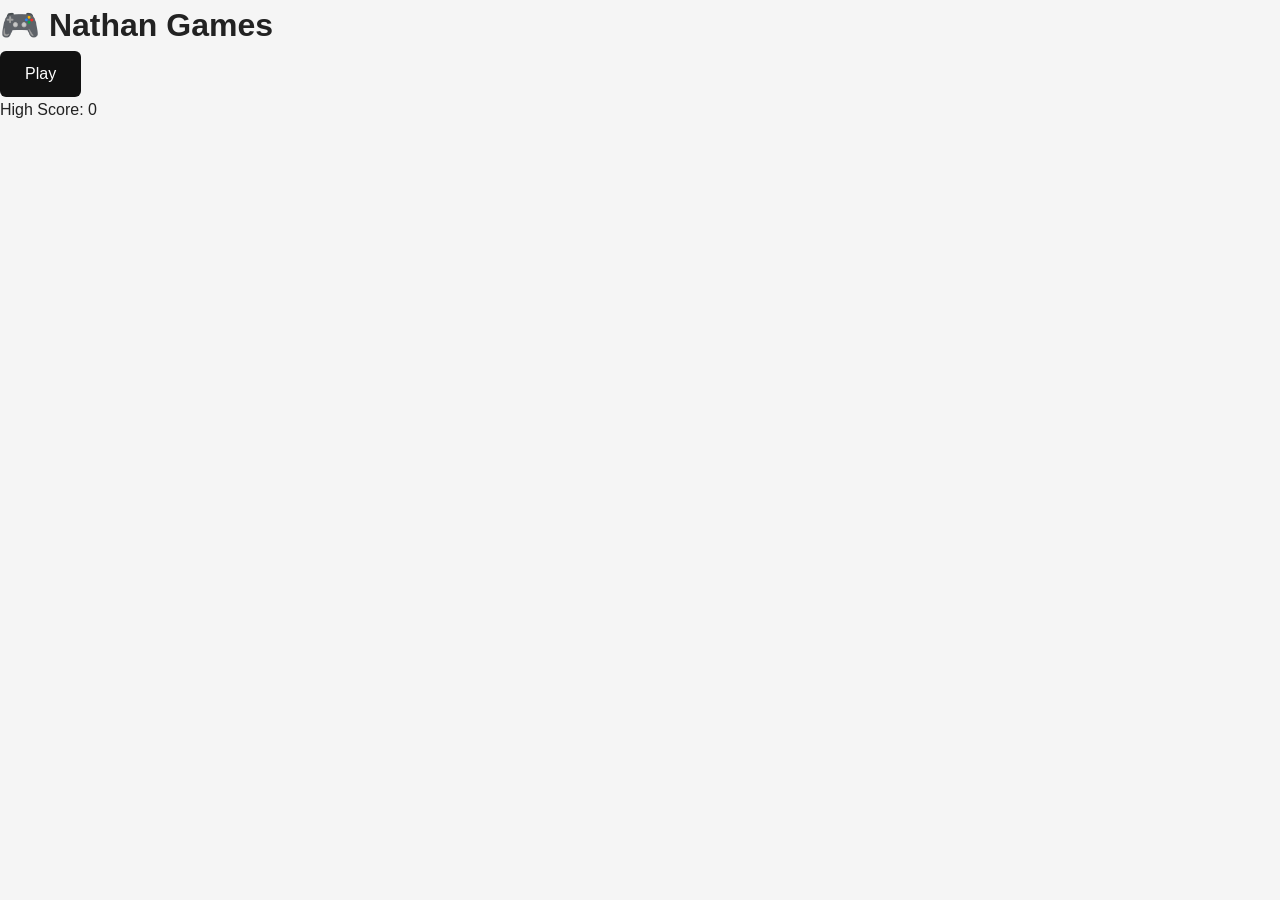
==== commit 8ea0f98a: "Add files via upload" ====
--- a/index.html
+++ b/index.html
@@ -1,303 +1,45 @@
 <!DOCTYPE html>
 <html lang="en">
 <head>
-    <meta charset="UTF-8">
-    <meta name="viewport" content="width=device-width, initial-scale=1.0">
+  <meta charset="UTF-8">
+  <title>Nathan Games</title>
 
-    <title>Nate | Student & Web Developer</title>
-
-    <link rel="stylesheet" href="style.css">
+  <link rel="stylesheet" href="style.css">
+  <link rel="manifest" href="manifest.json">
+  <meta name="theme-color" content="#0f172a">
 </head>
 
 <body>
 
-    <header>
-        <nav>
-            <h2>Nate</h2>
+  <div id="menu">
+    <h1>🎮 Nathan Games</h1>
+    <button onclick="startGame()">Play</button>
+    <p>High Score: <span id="highScore">0</span></p>
+  </div>
+<div id="game" style="display:none;">
 
-           <ul>
-    <li><a href="#home">Home</a></li>
-    <li><a href="#about">About</a></li>
-    <li><a href="#journey">Journey</a></li>
-    <li><a href="#education">Education</a></li>
-    <li><a href="#skills">Skills</a></li>
-    <li><a href="#projects">Projects</a></li>
-    <li><a href="#contact">Contact</a></li>
-</ul>
-        </nav>
-    </header>
+    <p id="score">Score: 0 | Combo: 0 | Level: 1</p>
 
-    <main>
+    <p id="timer">Time: 30s</p>
 
-        <section id="home">
-            <img src="nate.jpg">
-            <h1>Hi, I'm Nate 👋</h1>
-            <h2>Student • Web Developer • Future Entrepreneur</h2>
+    <p id="highScore">High Score: 0</p>
 
-           <p>
-    I'm a student and aspiring web developer building real projects with HTML,
-    CSS, and JavaScript while working toward becoming a future entrepreneur.
-</p>
-            <a href="#projects" class="hero-button">View My Work</a>
-            
-        </section>
+    <button id="clickButton" onclick="scorePoint()">CLICK ME!</button>
 
-        <section id="about">
+</div>
+<div id="gameOver" style="display:none;">
 
-    <h2>About Me</h2>
+    <h2>GAME OVER</h2>
 
- <p>
-    I'm Nate, a student and aspiring web developer focused on turning ideas
-    into real digital projects.
-</p>
+    <p id="finalScore">Final Score: 0</p>
 
-<p>
-    I'm currently developing my skills in HTML, CSS, and JavaScript while
-    building projects that help me learn through practice.
-</p>
+    <p id="finalHighScore">High Score: 0</p>
 
-<p>
-    My goal is to keep improving, create useful things, and eventually build
-    a career and business through technology.
-</p>
-</section>
-<section id="education">
+    <button onclick="startGame()">PLAY AGAIN</button>
 
-    <h2>My Education</h2>
+</div>
 
-    <div class="education-card">
-
-        <div class="education-icon">
-            🎓
-        </div>
-
-        <div class="education-info">
-
-            <h3>Student</h3>
-
-            <p class="education-level">
-                Grade 11
-            </p>
-
-            <p>
-                I'm currently focused on my studies while developing
-                my skills in web development and technology.
-            </p>
-
-            <div class="education-interests">
-                <span>Technology</span>
-                <span>Web Development</span>
-                <span>Business</span>
-                <span>Learning</span>
-            </div>
-
-        </div>
-
-    </div>
-
-</section>
-
-
-
-        </div>
-
-        <div class="journey-stats">
-
-            <div class="journey-card">
-                <h3>Consistency</h3>
-                <p>Building better habits over time.</p>
-            </div>
-
-            <div class="journey-card">
-                <h3>Discipline</h3>
-                <p>Learning to stay committed.</p>
-            </div>
-
-            <div class="journey-card">
-                <h3>Progress</h3>
-                <p>Improving one step at a time.</p>
-            </div>
-
-        </div>
-
-    </div>
-
-</section>
-<section id="journey">
-
-    <h2>My Journey</h2>
-
-    <div class="journey-content">
-
-        <div class="journey-text">
-
-            <h3>Fitness & Discipline</h3>
-
-            <p>
-                Fitness has taught me the importance of consistency,
-                patience, and showing up even when motivation is low.
-            </p>
-
-            <p>
-                I started working out at home and later continued
-                my journey at the gym. It became another way for me
-                to challenge myself and build better habits.
-            </p>
-
-        </div>
-
-        <div class=>
-   <section id="skills">
-
-    <h2>My Skills</h2>
-
-    <div class="skills-container">
-
-        <div class="skill-card">
-            <h3>HTML</h3>
-            <p>Building the structure and content of websites.</p>
-            <span>Completed ✓</span>
-        </div>
-
-        <div class="skill-card">
-            <h3>CSS</h3>
-            <p>Designing and styling responsive websites.</p>
-            <span>Completed ✓</span>
-        </div>
-
-        <div class="skill-card">
-            <h3>JavaScript</h3>
-            <p>Learning how to make websites interactive.</p>
-            <span>Learning 🔄</span>
-        </div>
-
-    </div>
-
-</section>
-
-<section id="projects">
-
-    <h2>My Projects</h2>
-
-    <div class="projects-container">
-
-        <div class="project-card">
-
-            <div class="project-image">
-                🎮
-            </div>
-
-            <div class="project-content">
-
-                <h3>Nathan Games</h3>
-
-                <p>
-                    A browser game project I built while learning
-                    web development.
-                </p>
-
-                <div class="project-tech">
-                    <span>HTML</span>
-                    <span>CSS</span>
-                    <span>JavaScript</span>
-                </div>
-
-                <a href="https://nathandereje094.github.io/nathan-games/" class="project-button" target="_blank">
-                    View Project
-                </a>
-
-            </div>
-
-        </div>
-
-    </div>
-
-</section><section id="journey">
-
-    <h2>My Journey</h2>
-
-    <div class="journey-content">
-
-        <div class="journey-text">
-
-            <h3>Fitness & Discipline</h3>
-
-            <p>
-                Fitness has taught me the importance of consistency,
-                patience, and showing up even when motivation is low.
-            </p>
-
-            <p>
-                I started working out at home and later continued
-                my journey at the gym, learning that real progress
-                comes from staying consistent.
-            </p>
-
-        </div>
-
-        <div class="journey-stats">
-
-            <div class="journey-card">
-                <h3>Consistency</h3>
-                <p>Building better habits over time.</p>
-            </div>
-
-            <div class="journey-card">
-                <h3>Discipline</h3>
-                <p>Learning to stay committed.</p>
-            </div>
-
-            <div class="journey-card">
-                <h3>Progress</h3>
-                <p>Improving one step at a time.</p>
-            </div>
-
-        </div>
-
-    </div>
-
-</section>
-</section>  <!-- Journey ends here -->
-<section id="contact">
-
-    <h2>Let's Connect</h2>
-
-    <p class="contact-intro">
-        Have a project, idea, or opportunity?
-        I'd be happy to hear from you.
-    </p>
-
-    <div class="contact-container">
-
-        <div class="contact-card">
-            <h3>Email</h3>
-            <p>nathandereje094@gmail.com</p>
-           <a href="https://mail.google.com/mail/?view=cm&fs=1&to=nathandereje094@gmail.com" target="_blank">
-    Send Email
-</a>
-        </div>
-
-        <div class="contact-card">
-            <h3>Social Media</h3>
-            <p>Follow my journey and projects.</p>
-
-            <div class="social-links">
-                <a href="https://www.instagram.com/_the_real_nathan" target="_blank">Instagram</a>
-                <a href="https://github.com/nathandereje094" target="_blank">GitHub</a>
-            </div>
-        </div>
-
-    </div>
-
-</section>
-
-    </main>
-    <footer>
-        <p>© 2026 Nate. Built with HTML, CSS & JavaScript.</p>
-    </footer>
-
-
-    <script src="script.js"></script>
+  <script src="script.js"></script>
 
 </body>
-</html>
+</html>
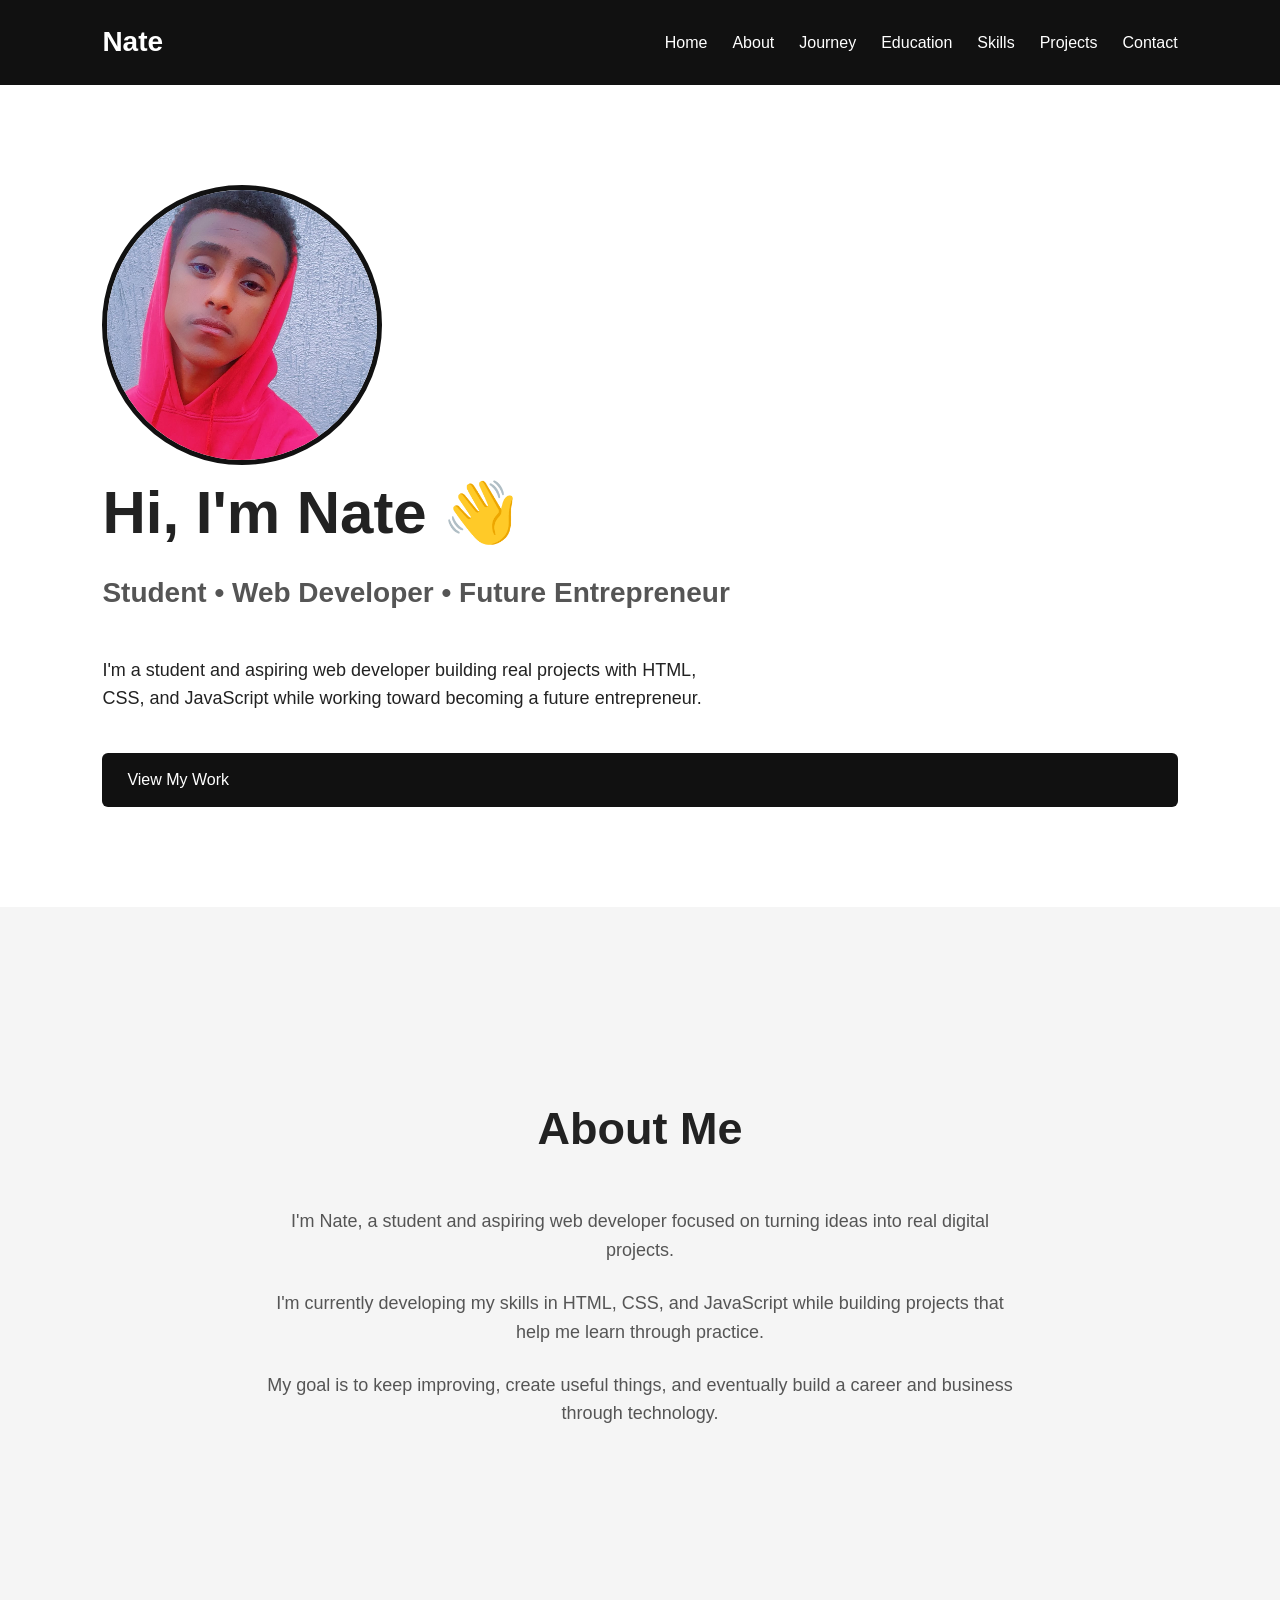
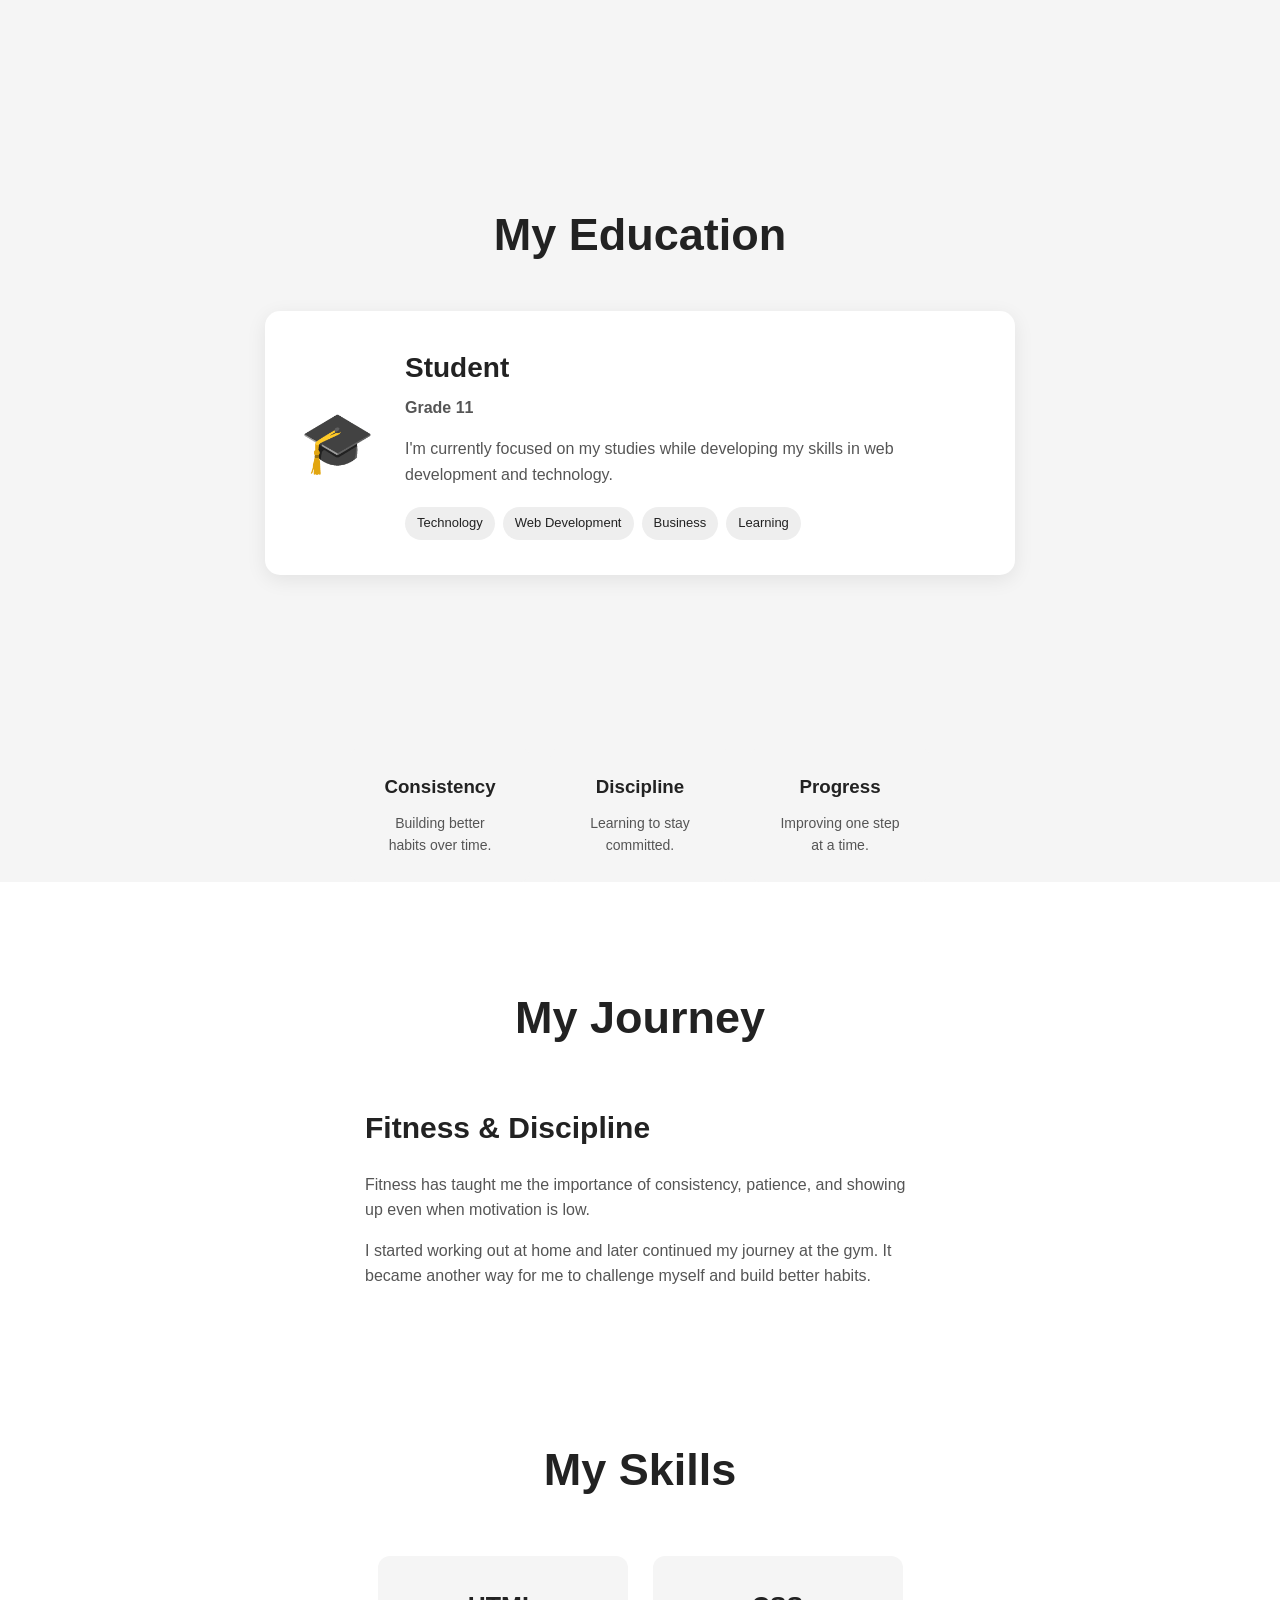
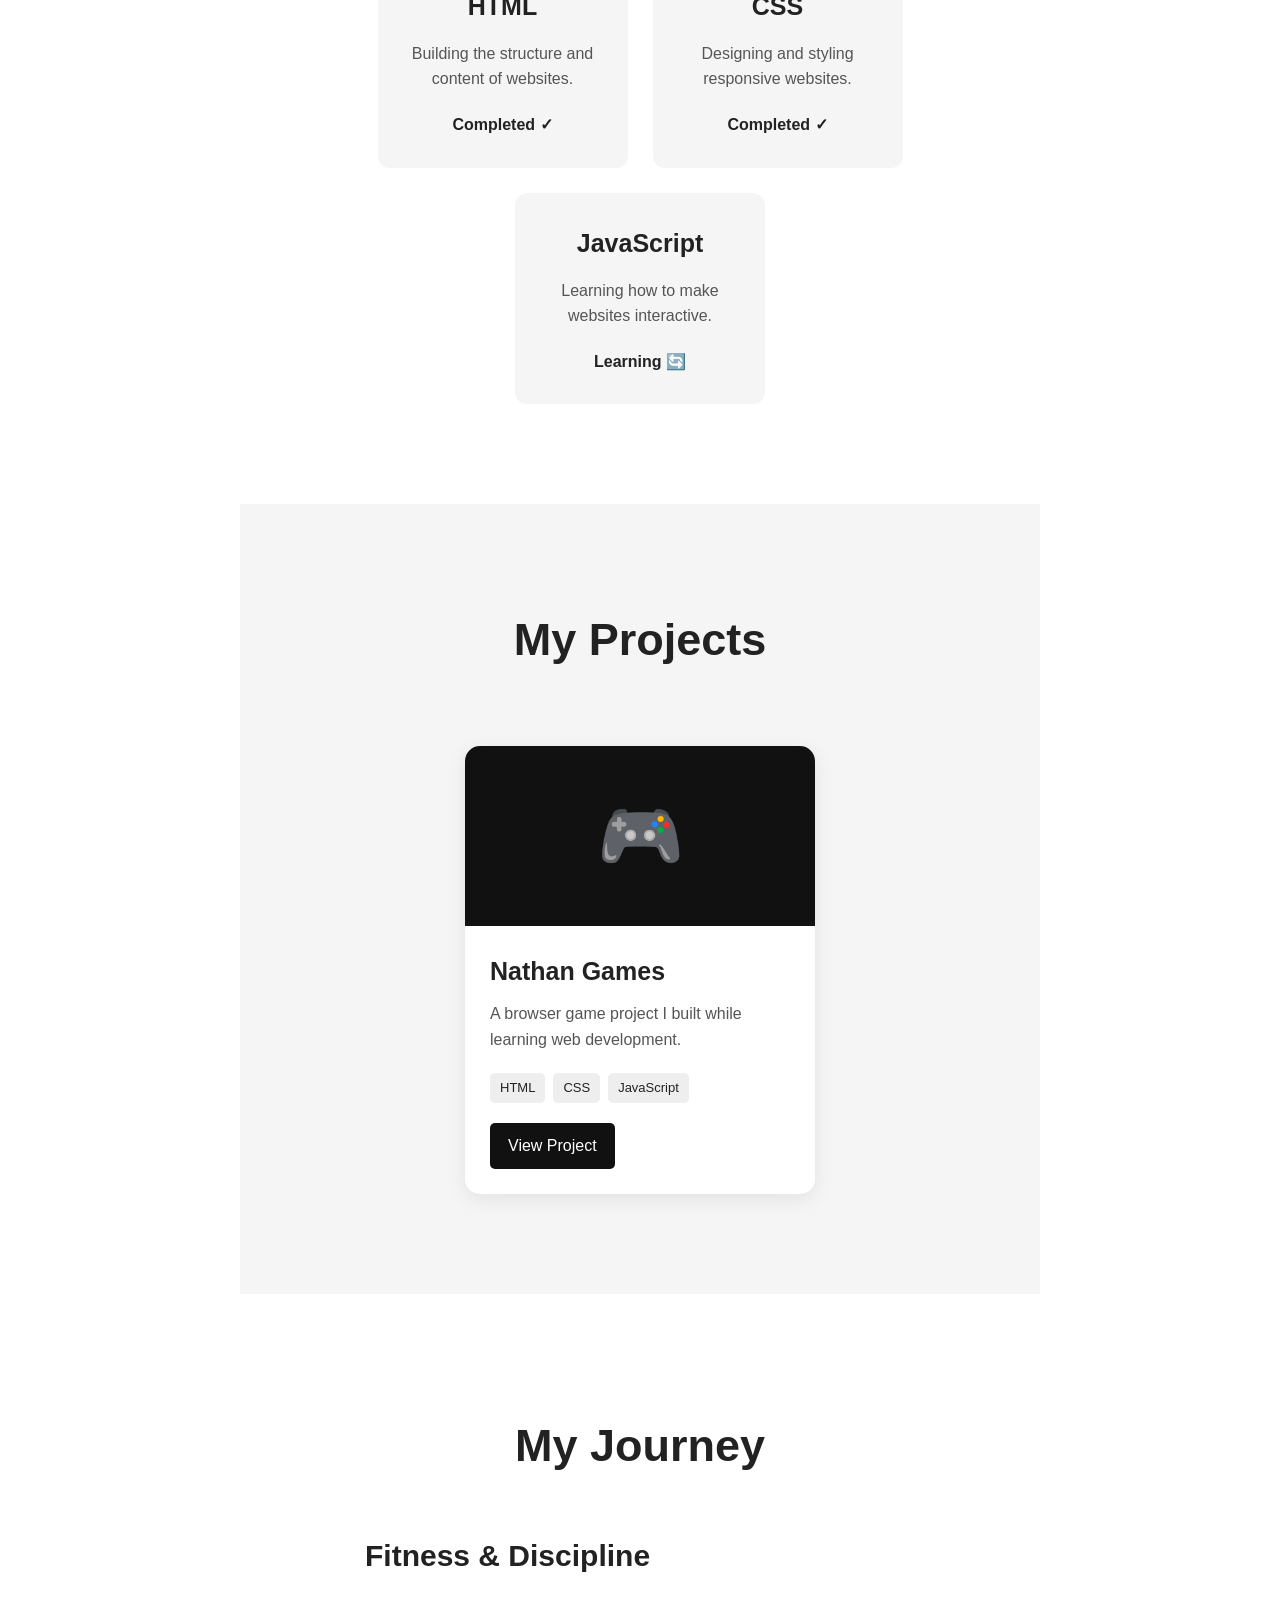
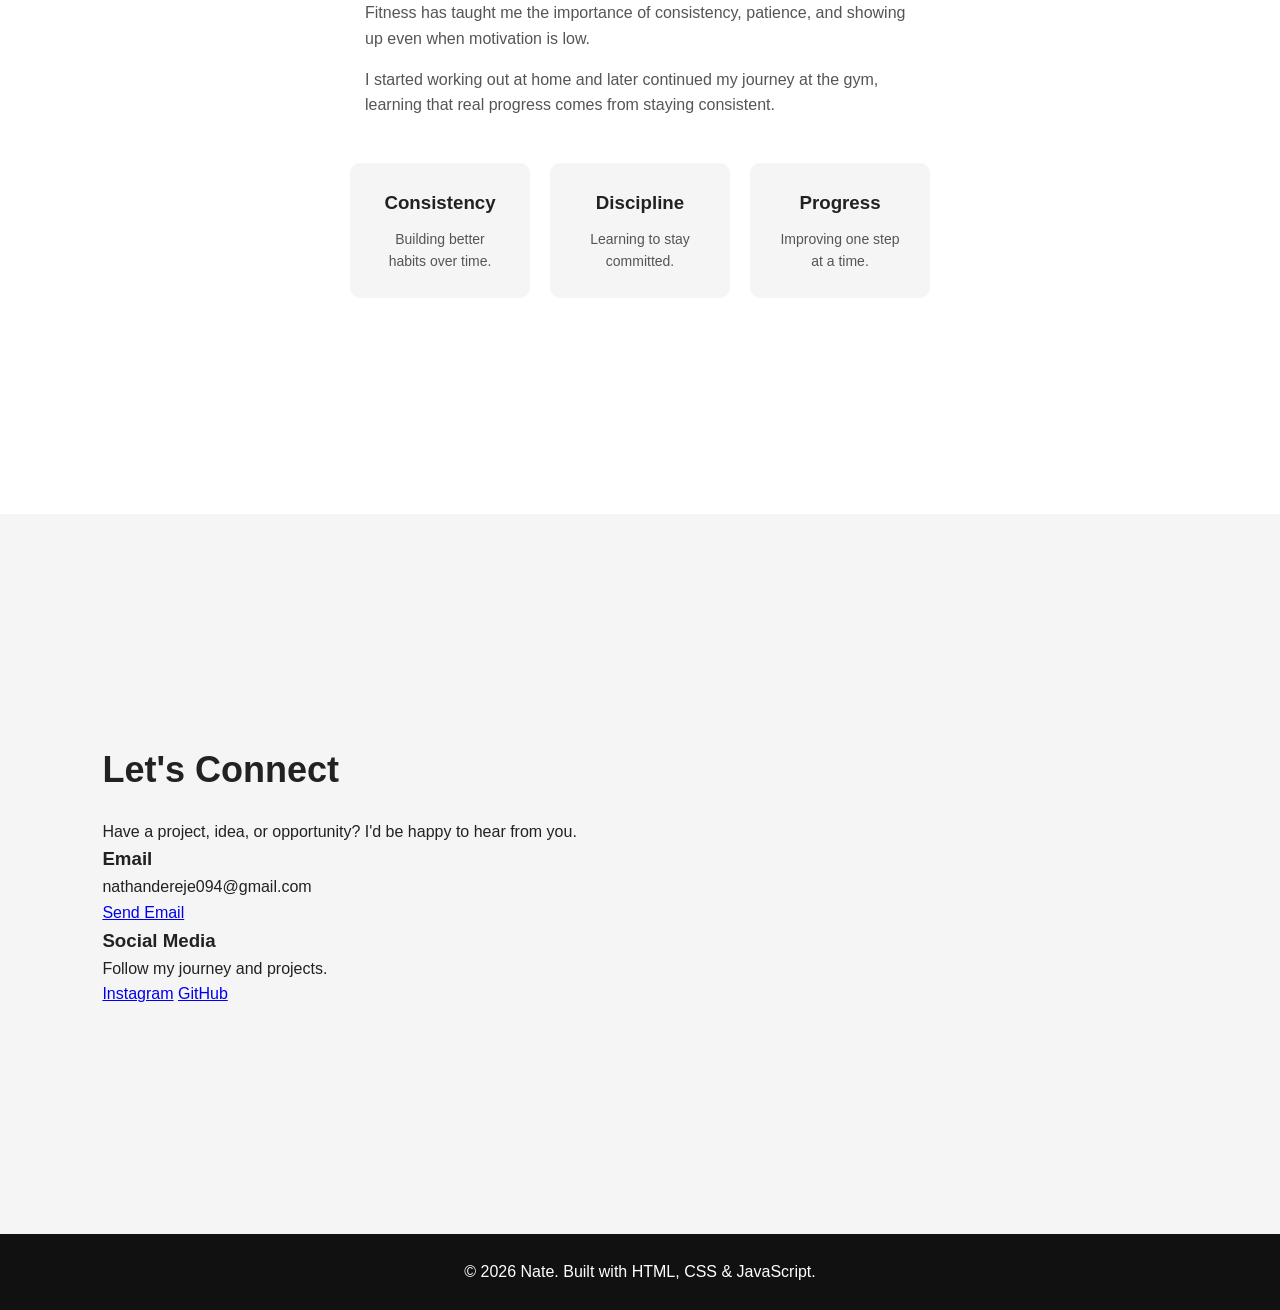
==== commit f92b464d: "Rename portfolio.html to index.html" ====
--- a/index.html
+++ b/index.html
@@ -1,45 +1,303 @@
 <!DOCTYPE html>
 <html lang="en">
 <head>
-  <meta charset="UTF-8">
-  <title>Nathan Games</title>
-
-  <link rel="stylesheet" href="style.css">
-  <link rel="manifest" href="manifest.json">
-  <meta name="theme-color" content="#0f172a">
+    <meta charset="UTF-8">
+    <meta name="viewport" content="width=device-width, initial-scale=1.0">
+
+    <title>Nate | Student & Web Developer</title>
+
+    <link rel="stylesheet" href="style.css">
 </head>
 
 <body>
 
-  <div id="menu">
-    <h1>🎮 Nathan Games</h1>
-    <button onclick="startGame()">Play</button>
-    <p>High Score: <span id="highScore">0</span></p>
-  </div>
-<div id="game" style="display:none;">
-
-    <p id="score">Score: 0 | Combo: 0 | Level: 1</p>
-
-    <p id="timer">Time: 30s</p>
-
-    <p id="highScore">High Score: 0</p>
-
-    <button id="clickButton" onclick="scorePoint()">CLICK ME!</button>
-
-</div>
-<div id="gameOver" style="display:none;">
-
-    <h2>GAME OVER</h2>
-
-    <p id="finalScore">Final Score: 0</p>
-
-    <p id="finalHighScore">High Score: 0</p>
-
-    <button onclick="startGame()">PLAY AGAIN</button>
-
-</div>
-
-  <script src="script.js"></script>
+    <header>
+        <nav>
+            <h2>Nate</h2>
+
+           <ul>
+    <li><a href="#home">Home</a></li>
+    <li><a href="#about">About</a></li>
+    <li><a href="#journey">Journey</a></li>
+    <li><a href="#education">Education</a></li>
+    <li><a href="#skills">Skills</a></li>
+    <li><a href="#projects">Projects</a></li>
+    <li><a href="#contact">Contact</a></li>
+</ul>
+        </nav>
+    </header>
+
+    <main>
+
+        <section id="home">
+            <img src="nate.jpg">
+            <h1>Hi, I'm Nate 👋</h1>
+            <h2>Student • Web Developer • Future Entrepreneur</h2>
+
+           <p>
+    I'm a student and aspiring web developer building real projects with HTML,
+    CSS, and JavaScript while working toward becoming a future entrepreneur.
+</p>
+            <a href="#projects" class="hero-button">View My Work</a>
+            
+        </section>
+
+        <section id="about">
+
+    <h2>About Me</h2>
+
+ <p>
+    I'm Nate, a student and aspiring web developer focused on turning ideas
+    into real digital projects.
+</p>
+
+<p>
+    I'm currently developing my skills in HTML, CSS, and JavaScript while
+    building projects that help me learn through practice.
+</p>
+
+<p>
+    My goal is to keep improving, create useful things, and eventually build
+    a career and business through technology.
+</p>
+</section>
+<section id="education">
+
+    <h2>My Education</h2>
+
+    <div class="education-card">
+
+        <div class="education-icon">
+            🎓
+        </div>
+
+        <div class="education-info">
+
+            <h3>Student</h3>
+
+            <p class="education-level">
+                Grade 11
+            </p>
+
+            <p>
+                I'm currently focused on my studies while developing
+                my skills in web development and technology.
+            </p>
+
+            <div class="education-interests">
+                <span>Technology</span>
+                <span>Web Development</span>
+                <span>Business</span>
+                <span>Learning</span>
+            </div>
+
+        </div>
+
+    </div>
+
+</section>
+
+
+
+        </div>
+
+        <div class="journey-stats">
+
+            <div class="journey-card">
+                <h3>Consistency</h3>
+                <p>Building better habits over time.</p>
+            </div>
+
+            <div class="journey-card">
+                <h3>Discipline</h3>
+                <p>Learning to stay committed.</p>
+            </div>
+
+            <div class="journey-card">
+                <h3>Progress</h3>
+                <p>Improving one step at a time.</p>
+            </div>
+
+        </div>
+
+    </div>
+
+</section>
+<section id="journey">
+
+    <h2>My Journey</h2>
+
+    <div class="journey-content">
+
+        <div class="journey-text">
+
+            <h3>Fitness & Discipline</h3>
+
+            <p>
+                Fitness has taught me the importance of consistency,
+                patience, and showing up even when motivation is low.
+            </p>
+
+            <p>
+                I started working out at home and later continued
+                my journey at the gym. It became another way for me
+                to challenge myself and build better habits.
+            </p>
+
+        </div>
+
+        <div class=>
+   <section id="skills">
+
+    <h2>My Skills</h2>
+
+    <div class="skills-container">
+
+        <div class="skill-card">
+            <h3>HTML</h3>
+            <p>Building the structure and content of websites.</p>
+            <span>Completed ✓</span>
+        </div>
+
+        <div class="skill-card">
+            <h3>CSS</h3>
+            <p>Designing and styling responsive websites.</p>
+            <span>Completed ✓</span>
+        </div>
+
+        <div class="skill-card">
+            <h3>JavaScript</h3>
+            <p>Learning how to make websites interactive.</p>
+            <span>Learning 🔄</span>
+        </div>
+
+    </div>
+
+</section>
+
+<section id="projects">
+
+    <h2>My Projects</h2>
+
+    <div class="projects-container">
+
+        <div class="project-card">
+
+            <div class="project-image">
+                🎮
+            </div>
+
+            <div class="project-content">
+
+                <h3>Nathan Games</h3>
+
+                <p>
+                    A browser game project I built while learning
+                    web development.
+                </p>
+
+                <div class="project-tech">
+                    <span>HTML</span>
+                    <span>CSS</span>
+                    <span>JavaScript</span>
+                </div>
+
+                <a href="https://nathandereje094.github.io/nathan-games/" class="project-button" target="_blank">
+                    View Project
+                </a>
+
+            </div>
+
+        </div>
+
+    </div>
+
+</section><section id="journey">
+
+    <h2>My Journey</h2>
+
+    <div class="journey-content">
+
+        <div class="journey-text">
+
+            <h3>Fitness & Discipline</h3>
+
+            <p>
+                Fitness has taught me the importance of consistency,
+                patience, and showing up even when motivation is low.
+            </p>
+
+            <p>
+                I started working out at home and later continued
+                my journey at the gym, learning that real progress
+                comes from staying consistent.
+            </p>
+
+        </div>
+
+        <div class="journey-stats">
+
+            <div class="journey-card">
+                <h3>Consistency</h3>
+                <p>Building better habits over time.</p>
+            </div>
+
+            <div class="journey-card">
+                <h3>Discipline</h3>
+                <p>Learning to stay committed.</p>
+            </div>
+
+            <div class="journey-card">
+                <h3>Progress</h3>
+                <p>Improving one step at a time.</p>
+            </div>
+
+        </div>
+
+    </div>
+
+</section>
+</section>  <!-- Journey ends here -->
+<section id="contact">
+
+    <h2>Let's Connect</h2>
+
+    <p class="contact-intro">
+        Have a project, idea, or opportunity?
+        I'd be happy to hear from you.
+    </p>
+
+    <div class="contact-container">
+
+        <div class="contact-card">
+            <h3>Email</h3>
+            <p>nathandereje094@gmail.com</p>
+           <a href="https://mail.google.com/mail/?view=cm&fs=1&to=nathandereje094@gmail.com" target="_blank">
+    Send Email
+</a>
+        </div>
+
+        <div class="contact-card">
+            <h3>Social Media</h3>
+            <p>Follow my journey and projects.</p>
+
+            <div class="social-links">
+                <a href="https://www.instagram.com/_the_real_nathan" target="_blank">Instagram</a>
+                <a href="https://github.com/nathandereje094" target="_blank">GitHub</a>
+            </div>
+        </div>
+
+    </div>
+
+</section>
+
+    </main>
+    <footer>
+        <p>© 2026 Nate. Built with HTML, CSS & JavaScript.</p>
+    </footer>
+
+
+    <script src="script.js"></script>
 
 </body>
-</html>+</html>
